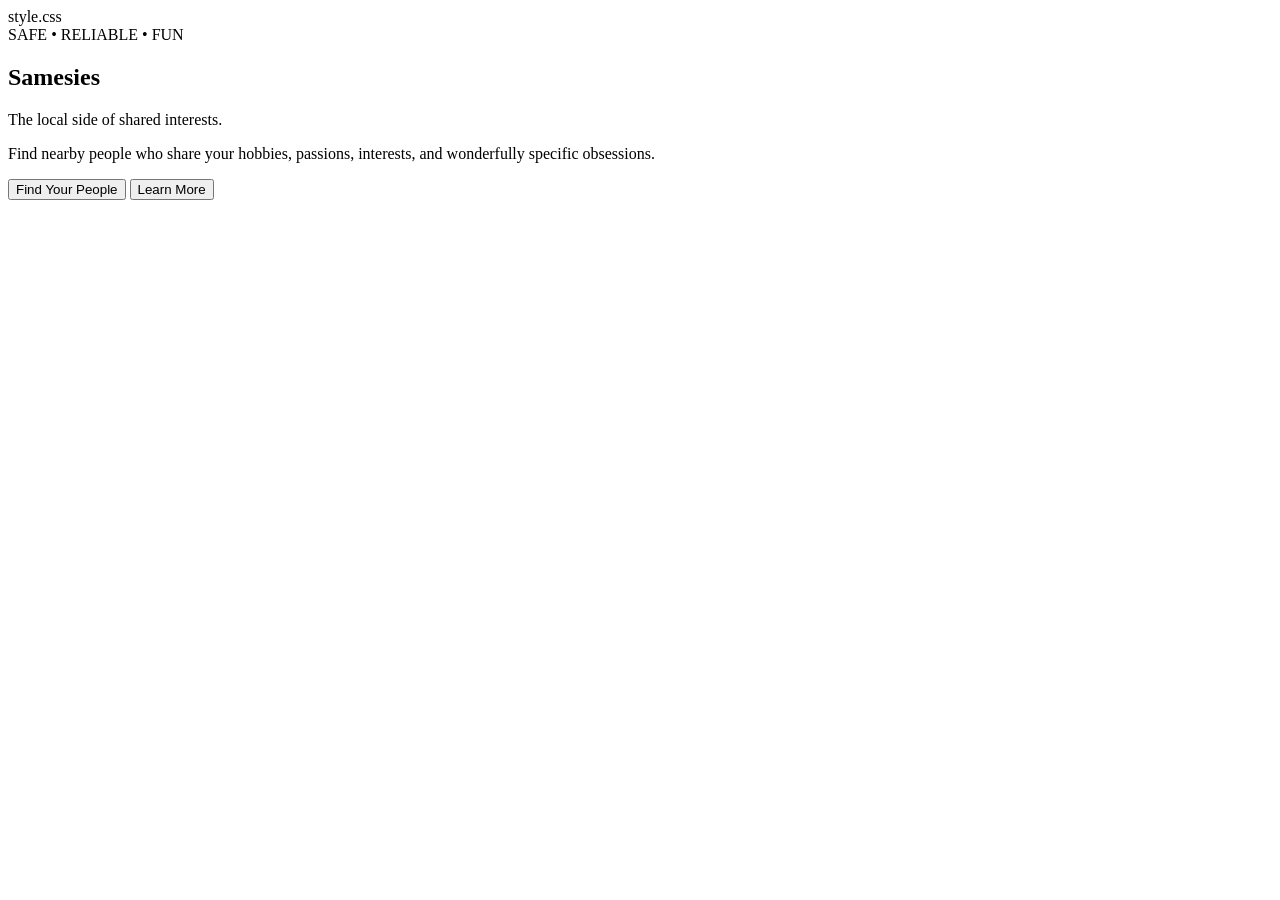
==== index.html @ 8ad56c97 "Rename app/index.html to index.html" ====
<!DOCTYPE html>
<html lang="en">
<head>
  <meta charset="UTF-8" />
  <meta name="viewport" content="width=device-width, initial-scale=1.0" />
  <title>Samesies</title>
  style.css
</head>
<body>

<section class="hero">

  <div class="badge">
    SAFE • RELIABLE • FUN
  </div>

  <h1>Samesies</h1>

  <p class="tagline">
    The local side of shared interests.
  </p>

  <p class="hero-text">
    Find nearby people who share your hobbies,
    passions, interests, and wonderfully specific obsessions.
  </p>

  <div class="buttons">
    <button>Find Your People</button>
    <button class="secondary">Learn More</button>
  </div>

</section>

</body>
</html>
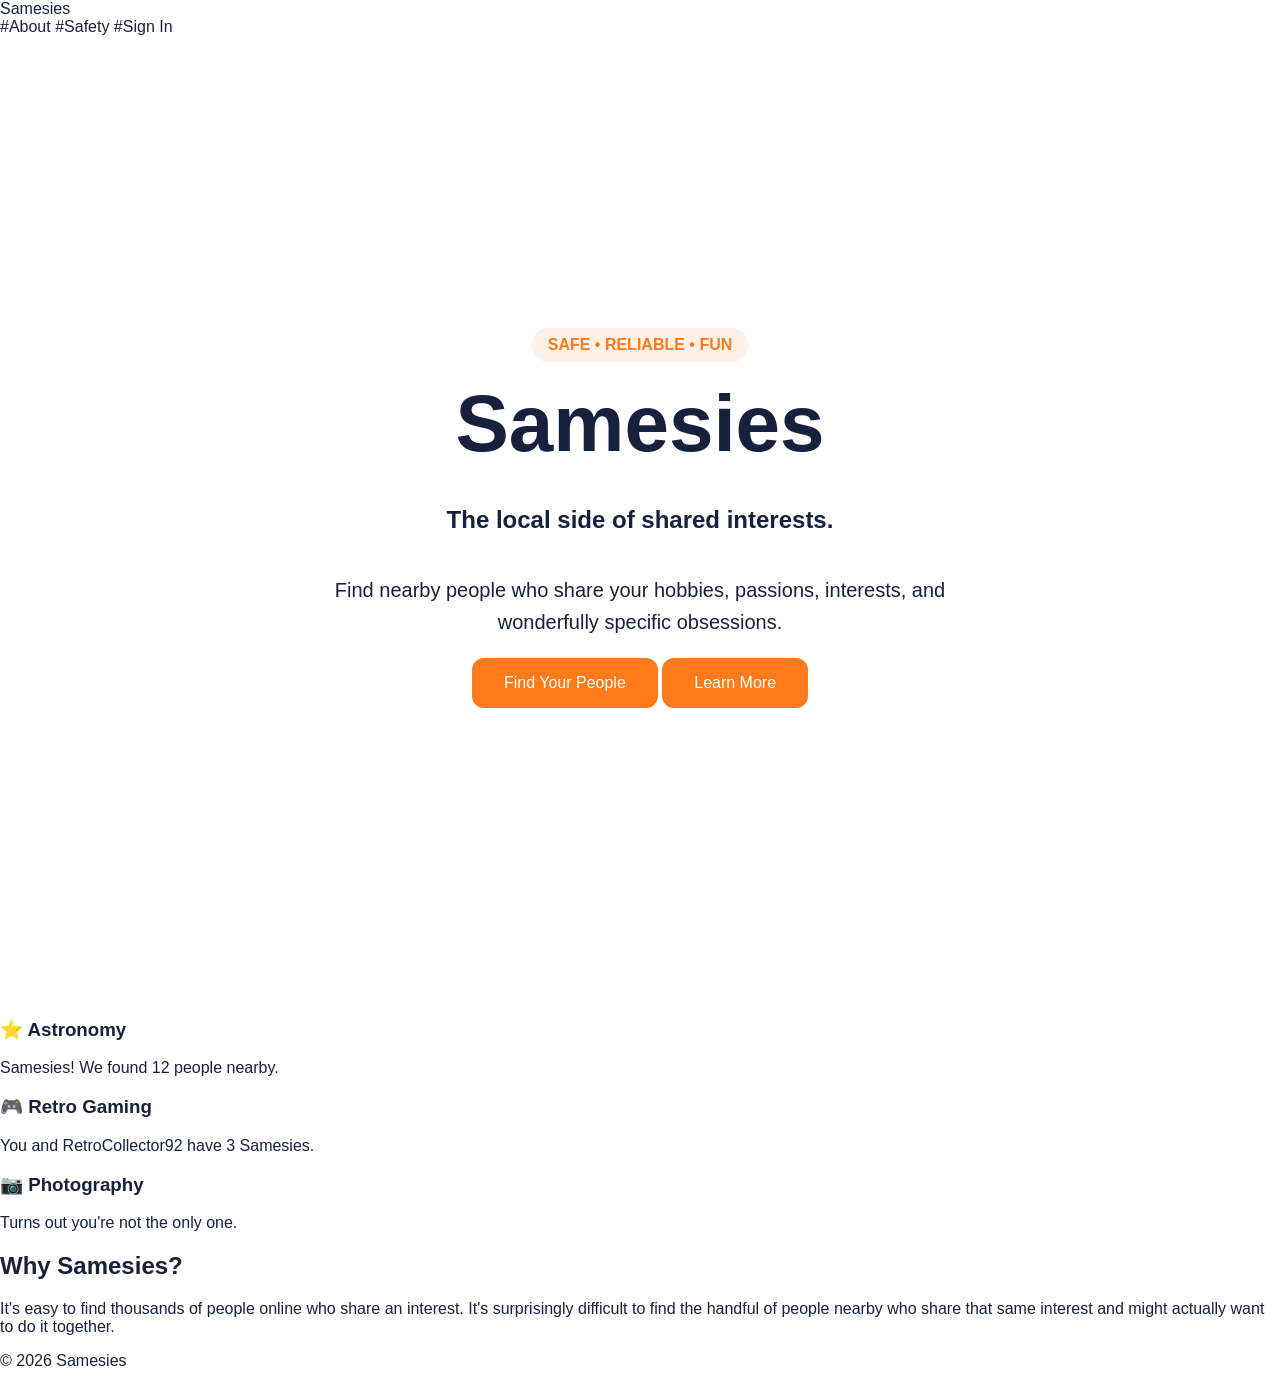
==== commit 5290e98f: "Update index.html" ====
--- a/index.html
+++ b/index.html
@@ -1,36 +1,90 @@
 <!DOCTYPE html>
 <html lang="en">
 <head>
-  <meta charset="UTF-8" />
-  <meta name="viewport" content="width=device-width, initial-scale=1.0" />
-  <title>Samesies</title>
-  style.css
+    <meta charset="UTF-8">
+    <meta name="viewport" content="width=device-width, initial-scale=1.0">
+    <title>Samesies | The Local Side of Shared Interests</title>
+
+    <link rel="stylesheet" href="style.css">
 </head>
 <body>
 
-<section class="hero">
+    <header>
+        <div class="logo">Samesies</div>
 
-  <div class="badge">
-    SAFE • RELIABLE • FUN
-  </div>
+        <nav>
+            #About</a>
+            #Safety</a>
+            #Sign In</a>
+        </nav>
+    </header>
 
-  <h1>Samesies</h1>
+    <main>
 
-  <p class="tagline">
-    The local side of shared interests.
-  </p>
+        <section class="hero">
 
-  <p class="hero-text">
-    Find nearby people who share your hobbies,
-    passions, interests, and wonderfully specific obsessions.
-  </p>
+            <div class="badge">
+                SAFE • RELIABLE • FUN
+            </div>
 
-  <div class="buttons">
-    <button>Find Your People</button>
-    <button class="secondary">Learn More</button>
-  </div>
+            <h1>Samesies</h1>
 
-</section>
+            <h2>The local side of shared interests.</h2>
+
+            <p class="hero-text">
+                Find nearby people who share your hobbies,
+                passions, interests, and wonderfully specific
+                obsessions.
+            </p>
+
+            <div class="button-group">
+                <button class="primary-btn">
+                    Find Your People
+                </button>
+
+                <button class="secondary-btn">
+                    Learn More
+                </button>
+            </div>
+
+        </section>
+
+        <section class="examples">
+
+            <div class="card">
+                <h3>⭐ Astronomy</h3>
+                <p>Samesies! We found 12 people nearby.</p>
+            </div>
+
+            <div class="card">
+                <h3>🎮 Retro Gaming</h3>
+                <p>You and RetroCollector92 have 3 Samesies.</p>
+            </div>
+
+            <div class="card">
+                <h3>📷 Photography</h3>
+                <p>Turns out you're not the only one.</p>
+            </div>
+
+        </section>
+
+        <section class="mission">
+
+            <h2>Why Samesies?</h2>
+
+            <p>
+                It's easy to find thousands of people online who share an interest.
+                It's surprisingly difficult to find the handful of people nearby who
+                share that same interest and might actually want to do it together.
+            </p>
+
+        </section>
+
+    </main>
+
+    <footer>
+        <p>© 2026 Samesies</p>
+    </footer>
 
 </body>
 </html>
--- a/style.css
+++ b/style.css
@@ -0,0 +1,64 @@
+body{
+  margin:0;
+  font-family:Arial, sans-serif;
+  background:#fff;
+  color:#17213D;
+}
+
+.hero{
+  min-height:100vh;
+  display:flex;
+  flex-direction:column;
+  justify-content:center;
+  align-items:center;
+  text-align:center;
+  padding:2rem;
+}
+
+.badge{
+  background:#FFF1E7;
+  color:#FF7A1A;
+  padding:.5rem 1rem;
+  border-radius:999px;
+  font-weight:bold;
+}
+
+h1{
+  font-size:5rem;
+  margin:1rem 0;
+  color:#17213D;
+}
+
+.tagline{
+  color:#1FB8A6;
+  font-size:1.5rem;
+  font-weight:bold;
+}
+
+.hero-text{
+  max-width:700px;
+  font-size:1.25rem;
+  line-height:1.6;
+}
+
+.buttons{
+  margin-top:2rem;
+  display:flex;
+  gap:1rem;
+}
+
+button{
+  background:#FF7A1A;
+  color:white;
+  border:none;
+  padding:1rem 2rem;
+  border-radius:12px;
+  cursor:pointer;
+  font-size:1rem;
+}
+
+.secondary{
+  background:white;
+  color:#17213D;
+  border:2px solid #ddd;
+}
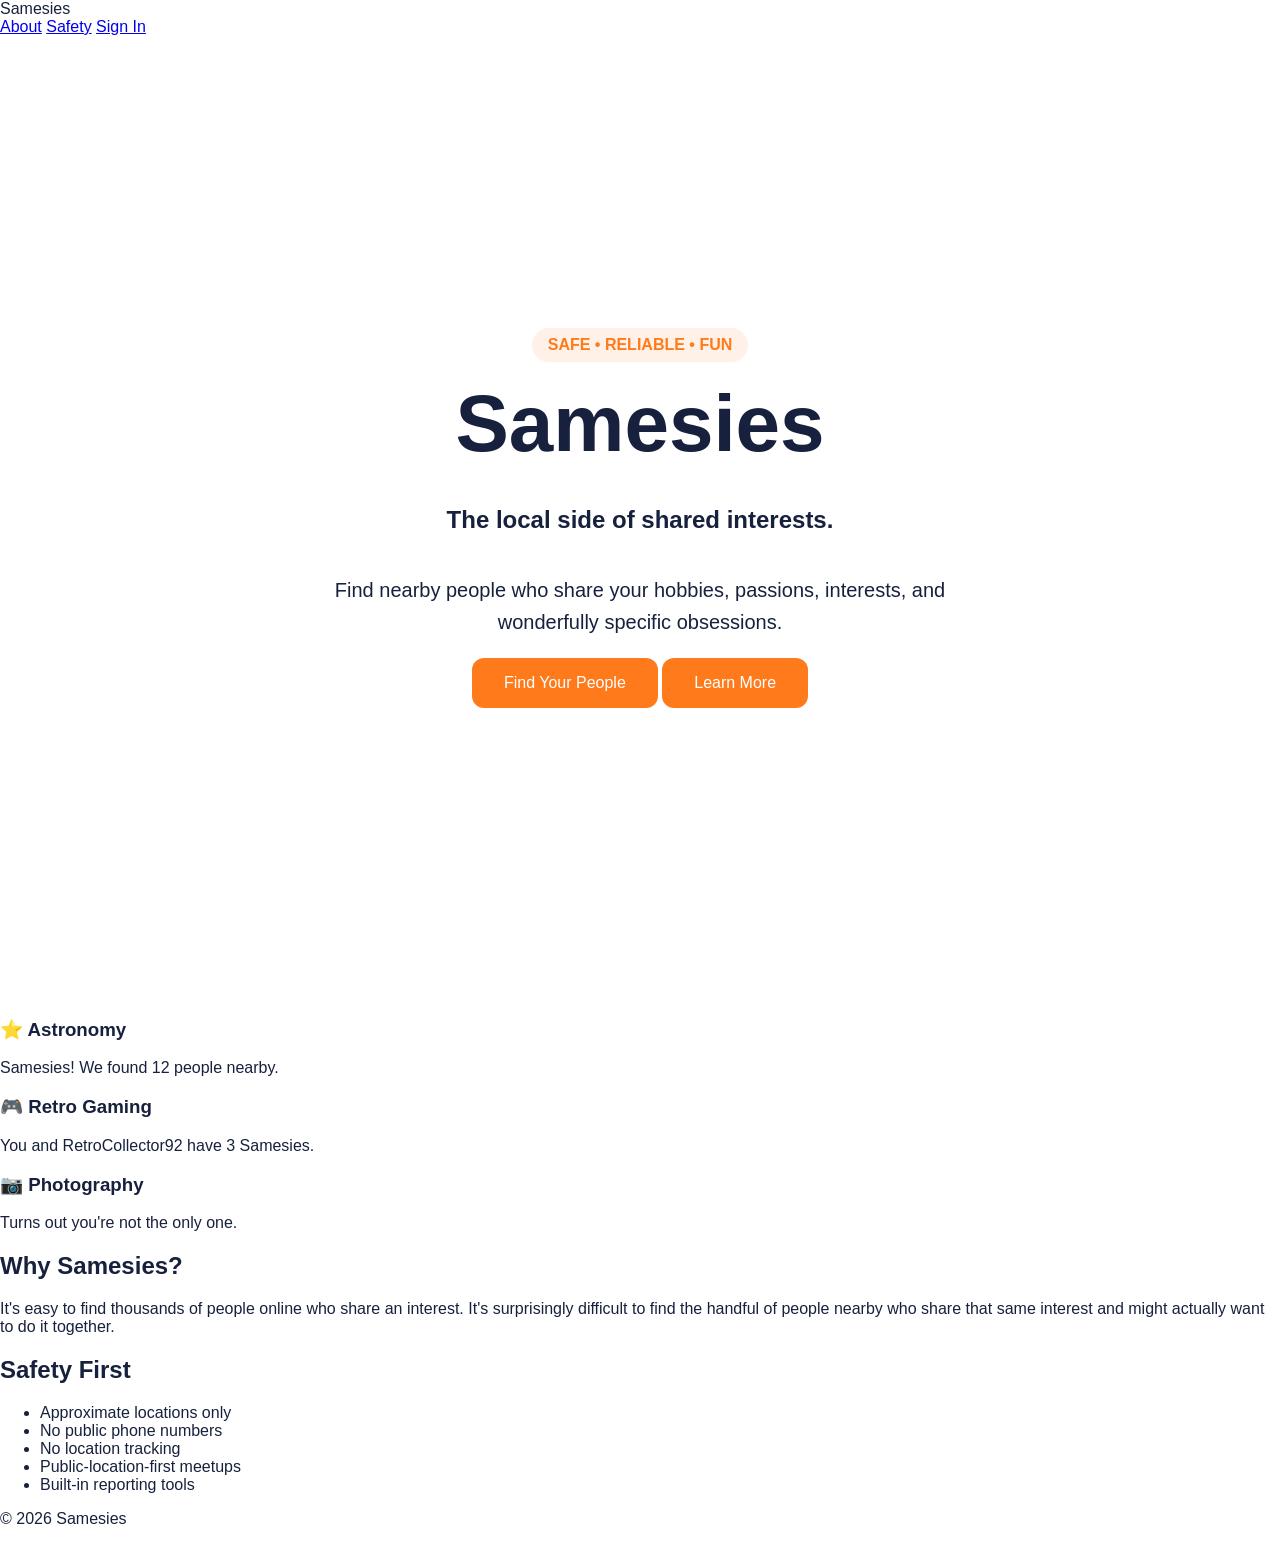
==== commit dbf0a54b: "Update index.html" ====
--- a/index.html
+++ b/index.html
@@ -1,90 +1,99 @@
 <!DOCTYPE html>
 <html lang="en">
 <head>
-    <meta charset="UTF-8">
-    <meta name="viewport" content="width=device-width, initial-scale=1.0">
-    <title>Samesies | The Local Side of Shared Interests</title>
+  <meta charset="UTF-8">
+  <meta name="viewport" content="width=device-width, initial-scale=1.0">
+  <title>Samesies | The Local Side of Shared Interests</title>
 
-    <link rel="stylesheet" href="style.css">
+  <link rel="stylesheet" href="style.css">
 </head>
+
 <body>
 
-    <header>
-        <div class="logo">Samesies</div>
+  <header>
+    <div class="logo">Samesies</div>
 
-        <nav>
-            #About</a>
-            #Safety</a>
-            #Sign In</a>
-        </nav>
-    </header>
+    <nav>
+      <a href="#about">About</a>
+      <a href="#safety">Safety</a>
+      <a href="#">Sign In</a>
+    </nav>
+  </header>
 
-    <main>
+  <main>
 
-        <section class="hero">
+    <section class="hero">
 
-            <div class="badge">
-                SAFE • RELIABLE • FUN
-            </div>
+      <div class="badge">
+        SAFE • RELIABLE • FUN
+      </div>
 
-            <h1>Samesies</h1>
+      <h1>Samesies</h1>
 
-            <h2>The local side of shared interests.</h2>
+      <h2>The local side of shared interests.</h2>
 
-            <p class="hero-text">
-                Find nearby people who share your hobbies,
-                passions, interests, and wonderfully specific
-                obsessions.
-            </p>
+      <p class="hero-text">
+        Find nearby people who share your hobbies,
+        passions, interests, and wonderfully specific obsessions.
+      </p>
 
-            <div class="button-group">
-                <button class="primary-btn">
-                    Find Your People
-                </button>
+      <div class="button-group">
+        <button class="primary-btn">Find Your People</button>
+        <button class="secondary-btn">Learn More</button>
+      </div>
 
-                <button class="secondary-btn">
-                    Learn More
-                </button>
-            </div>
+    </section>
 
-        </section>
+    <section class="examples">
 
-        <section class="examples">
+      <div class="card">
+        <h3>⭐ Astronomy</h3>
+        <p>Samesies! We found 12 people nearby.</p>
+      </div>
 
-            <div class="card">
-                <h3>⭐ Astronomy</h3>
-                <p>Samesies! We found 12 people nearby.</p>
-            </div>
+      <div class="card">
+        <h3>🎮 Retro Gaming</h3>
+        <p>You and RetroCollector92 have 3 Samesies.</p>
+      </div>
 
-            <div class="card">
-                <h3>🎮 Retro Gaming</h3>
-                <p>You and RetroCollector92 have 3 Samesies.</p>
-            </div>
+      <div class="card">
+        <h3>📷 Photography</h3>
+        <p>Turns out you're not the only one.</p>
+      </div>
 
-            <div class="card">
-                <h3>📷 Photography</h3>
-                <p>Turns out you're not the only one.</p>
-            </div>
+    </section>
 
-        </section>
+    <section id="about" class="section">
 
-        <section class="mission">
+      <h2>Why Samesies?</h2>
 
-            <h2>Why Samesies?</h2>
+      <p>
+        It's easy to find thousands of people online who share an interest.
+        It's surprisingly difficult to find the handful of people nearby who
+        share that same interest and might actually want to do it together.
+      </p>
 
-            <p>
-                It's easy to find thousands of people online who share an interest.
-                It's surprisingly difficult to find the handful of people nearby who
-                share that same interest and might actually want to do it together.
-            </p>
+    </section>
 
-        </section>
+    <section id="safety" class="section">
 
-    </main>
+      <h2>Safety First</h2>
 
-    <footer>
-        <p>© 2026 Samesies</p>
-    </footer>
+      <ul>
+        <li>Approximate locations only</li>
+        <li>No public phone numbers</li>
+        <li>No location tracking</li>
+        <li>Public-location-first meetups</li>
+        <li>Built-in reporting tools</li>
+      </ul>
+
+    </section>
+
+  </main>
+
+  <footer>
+    <p>© 2026 Samesies</p>
+  </footer>
 
 </body>
 </html>
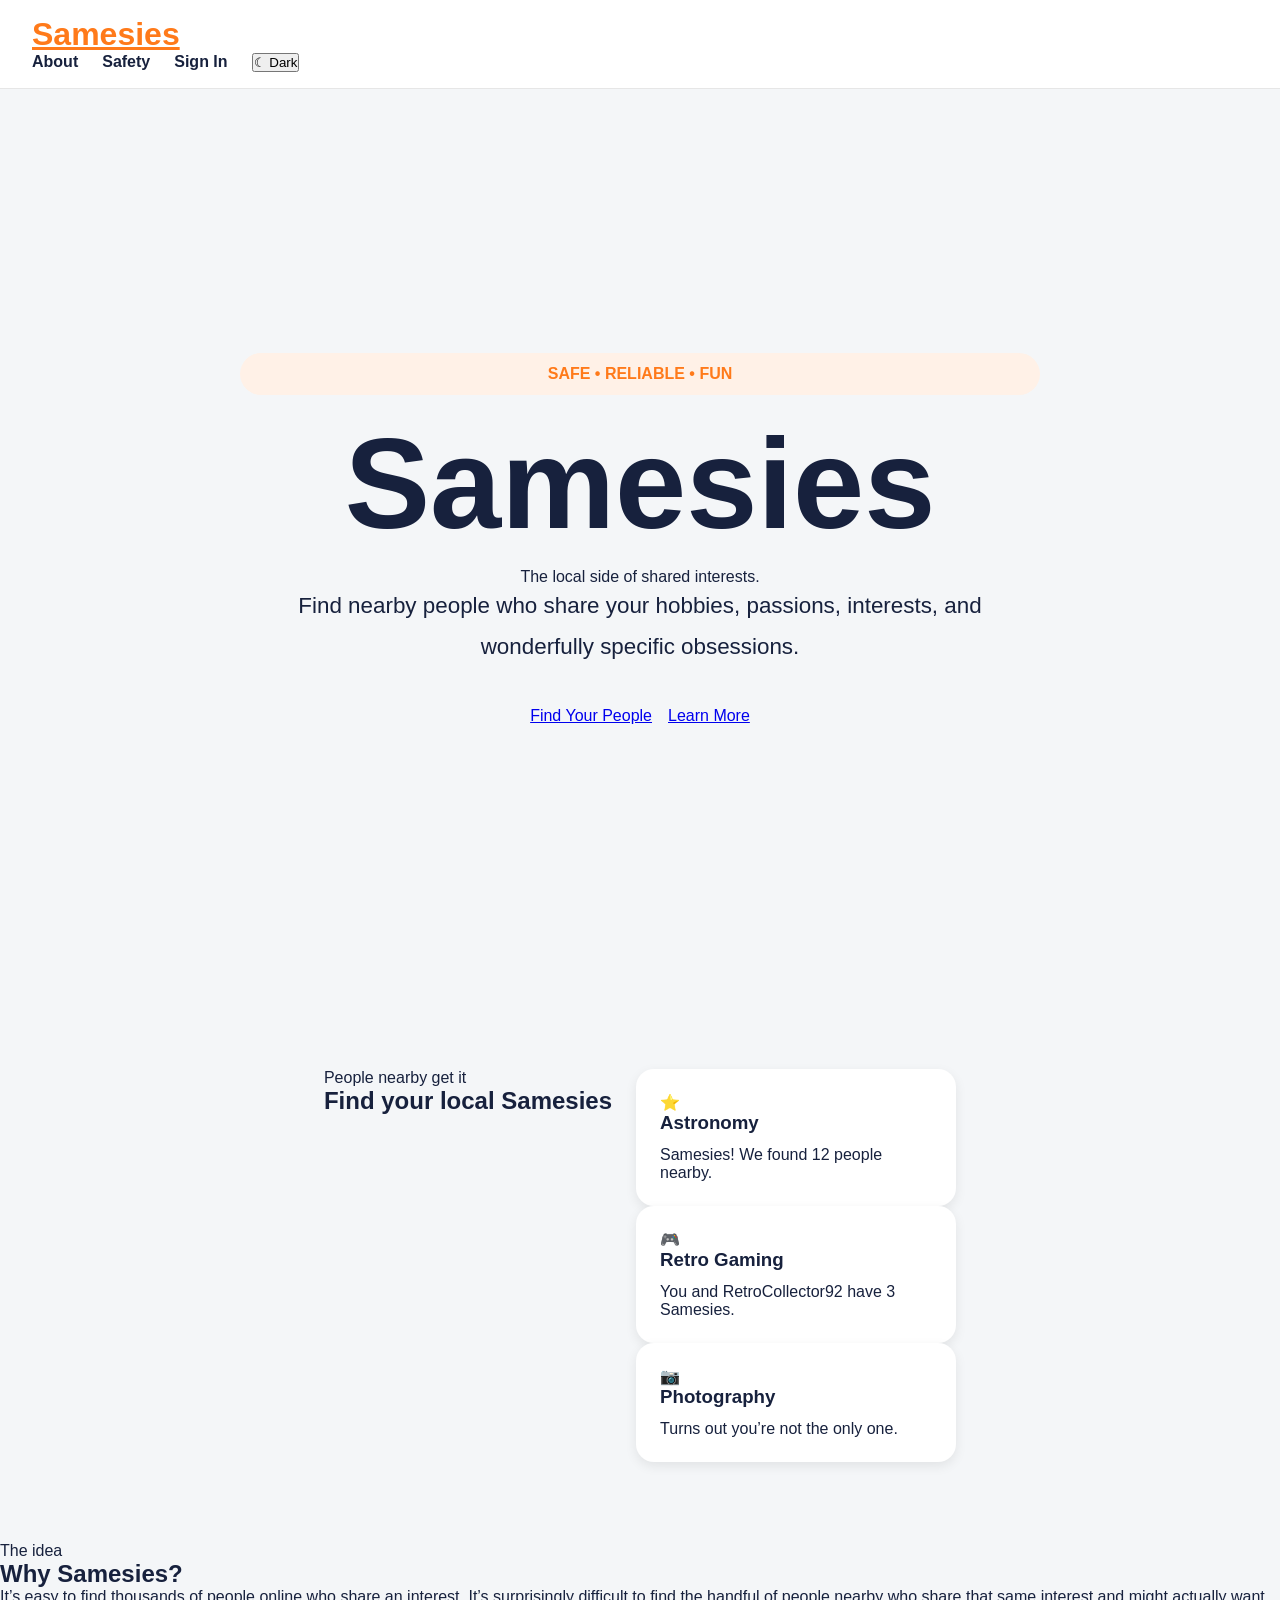
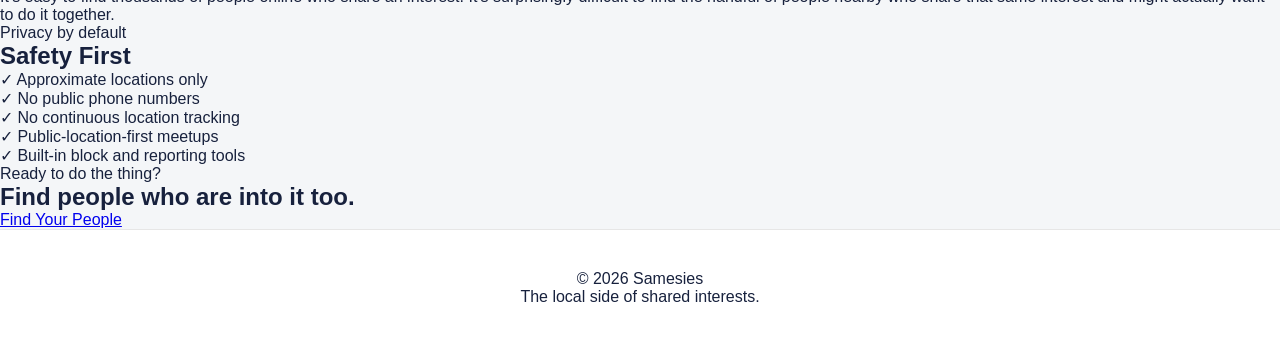
==== commit 2e20b32b: "Update index.html" ====
--- a/index.html
+++ b/index.html
@@ -2,98 +2,183 @@
 <html lang="en">
 <head>
   <meta charset="UTF-8">
-  <meta name="viewport" content="width=device-width, initial-scale=1.0">
+
+  <meta
+    name="viewport"
+    content="width=device-width, initial-scale=1.0"
+  >
+
+  <meta
+    name="description"
+    content="Samesies helps people discover nearby people who share their hobbies and interests."
+  >
+
   <title>Samesies | The Local Side of Shared Interests</title>
 
   <link rel="stylesheet" href="style.css">
+  <script src="script.js" defer></script>
 </head>
 
 <body>
+  <header class="site-header">
+    <div class="header-inner">
+      <a class="logo" href="#top" aria-label="Samesies homepage">
+        Samesies
+      </a>
 
-  <header>
-    <div class="logo">Samesies</div>
+      <nav class="navigation" aria-label="Main navigation">
+        <a href="#about">About</a>
+        <a href="#safety">Safety</a>
+        <a class="sign-in-link" href="#">Sign In</a>
 
-    <nav>
-      <a href="#about">About</a>
-      <a href="#safety">Safety</a>
-      <a href="#">Sign In</a>
-    </nav>
+        <button
+          class="theme-toggle"
+          id="theme-toggle"
+          type="button"
+          aria-label="Switch to dark mode"
+          aria-pressed="false"
+        >
+          <span class="theme-icon" aria-hidden="true">☾</span>
+          <span class="theme-label">Dark</span>
+        </button>
+      </nav>
+    </div>
   </header>
 
-  <main>
+  <main id="top">
+    <section class="hero" aria-labelledby="hero-heading">
+      <div class="hero-content">
+        <p class="badge">SAFE • RELIABLE • FUN</p>
 
-    <section class="hero">
+        <h1 id="hero-heading">Samesies</h1>
 
-      <div class="badge">
-        SAFE • RELIABLE • FUN
+        <p class="tagline">
+          The local side of shared interests.
+        </p>
+
+        <p class="hero-text">
+          Find nearby people who share your hobbies, passions,
+          interests, and wonderfully specific obsessions.
+        </p>
+
+        <div class="button-group">
+          <a class="button primary-button" href="#discover">
+            Find Your People
+          </a>
+
+          <a class="button secondary-button" href="#about">
+            Learn More
+          </a>
+        </div>
+      </div>
+    </section>
+
+    <section
+      class="examples"
+      id="discover"
+      aria-labelledby="discover-heading"
+    >
+      <div class="section-heading">
+        <p class="eyebrow">People nearby get it</p>
+        <h2 id="discover-heading">Find your local Samesies</h2>
       </div>
 
-      <h1>Samesies</h1>
+      <div class="card-grid">
+        <article class="card">
+          <div class="card-icon" aria-hidden="true">⭐</div>
 
-      <h2>The local side of shared interests.</h2>
+          <div>
+            <h3>Astronomy</h3>
+            <p>Samesies! We found 12 people nearby.</p>
+          </div>
+        </article>
 
-      <p class="hero-text">
-        Find nearby people who share your hobbies,
-        passions, interests, and wonderfully specific obsessions.
-      </p>
+        <article class="card">
+          <div class="card-icon" aria-hidden="true">🎮</div>
 
-      <div class="button-group">
-        <button class="primary-btn">Find Your People</button>
-        <button class="secondary-btn">Learn More</button>
+          <div>
+            <h3>Retro Gaming</h3>
+            <p>You and RetroCollector92 have 3 Samesies.</p>
+          </div>
+        </article>
+
+        <article class="card">
+          <div class="card-icon" aria-hidden="true">📷</div>
+
+          <div>
+            <h3>Photography</h3>
+            <p>Turns out you’re not the only one.</p>
+          </div>
+        </article>
       </div>
-
     </section>
 
-    <section class="examples">
+    <section class="content-section" id="about">
+      <div class="content-box">
+        <p class="eyebrow">The idea</p>
+        <h2>Why Samesies?</h2>
 
-      <div class="card">
-        <h3>⭐ Astronomy</h3>
-        <p>Samesies! We found 12 people nearby.</p>
+        <p>
+          It’s easy to find thousands of people online who share an
+          interest. It’s surprisingly difficult to find the handful of
+          people nearby who share that same interest and might actually
+          want to do it together.
+        </p>
       </div>
-
-      <div class="card">
-        <h3>🎮 Retro Gaming</h3>
-        <p>You and RetroCollector92 have 3 Samesies.</p>
-      </div>
-
-      <div class="card">
-        <h3>📷 Photography</h3>
-        <p>Turns out you're not the only one.</p>
-      </div>
-
     </section>
 
-    <section id="about" class="section">
+    <section class="content-section safety-section" id="safety">
+      <div class="content-box">
+        <p class="eyebrow">Privacy by default</p>
+        <h2>Safety First</h2>
 
-      <h2>Why Samesies?</h2>
+        <ul class="safety-list">
+          <li>
+            <span aria-hidden="true">✓</span>
+            Approximate locations only
+          </li>
 
-      <p>
-        It's easy to find thousands of people online who share an interest.
-        It's surprisingly difficult to find the handful of people nearby who
-        share that same interest and might actually want to do it together.
-      </p>
+          <li>
+            <span aria-hidden="true">✓</span>
+            No public phone numbers
+          </li>
 
+          <li>
+            <span aria-hidden="true">✓</span>
+            No continuous location tracking
+          </li>
+
+          <li>
+            <span aria-hidden="true">✓</span>
+            Public-location-first meetups
+          </li>
+
+          <li>
+            <span aria-hidden="true">✓</span>
+            Built-in block and reporting tools
+          </li>
+        </ul>
+      </div>
     </section>
 
-    <section id="safety" class="section">
+    <section class="final-cta">
+      <div class="final-cta-content">
+        <p class="eyebrow">Ready to do the thing?</p>
+        <h2>Find people who are into it too.</h2>
 
-      <h2>Safety First</h2>
-
-      <ul>
-        <li>Approximate locations only</li>
-        <li>No public phone numbers</li>
-        <li>No location tracking</li>
-        <li>Public-location-first meetups</li>
-        <li>Built-in reporting tools</li>
-      </ul>
-
+        <a class="button primary-button" href="#discover">
+          Find Your People
+        </a>
+      </div>
     </section>
-
   </main>
 
-  <footer>
+  <footer class="site-footer">
     <p>© 2026 Samesies</p>
+
+    <p class="footer-tagline">
+      The local side of shared interests.
+    </p>
   </footer>
-
 </body>
 </html>
--- a/style.css
+++ b/style.css
@@ -1,64 +1,210 @@
-body{
-  margin:0;
-  font-family:Arial, sans-serif;
-  background:#fff;
-  color:#17213D;
-}
-
-.hero{
-  min-height:100vh;
-  display:flex;
-  flex-direction:column;
-  justify-content:center;
-  align-items:center;
-  text-align:center;
-  padding:2rem;
-}
-
-.badge{
-  background:#FFF1E7;
-  color:#FF7A1A;
-  padding:.5rem 1rem;
-  border-radius:999px;
-  font-weight:bold;
-}
-
-h1{
-  font-size:5rem;
-  margin:1rem 0;
-  color:#17213D;
-}
-
-.tagline{
-  color:#1FB8A6;
-  font-size:1.5rem;
-  font-weight:bold;
-}
-
-.hero-text{
-  max-width:700px;
-  font-size:1.25rem;
-  line-height:1.6;
-}
-
-.buttons{
-  margin-top:2rem;
-  display:flex;
-  gap:1rem;
-}
-
-button{
-  background:#FF7A1A;
-  color:white;
-  border:none;
-  padding:1rem 2rem;
-  border-radius:12px;
-  cursor:pointer;
-  font-size:1rem;
-}
-
-.secondary{
-  background:white;
-  color:#17213D;
-  border:2px solid #ddd;
-}
+:root {
+  --orange: #ff7a1a;
+  --navy: #17213d;
+  --light: #f4f6f8;
+  --badge-bg: #fff1e7;
+}
+
+* {
+  margin: 0;
+  padding: 0;
+  box-sizing: border-box;
+}
+
+html {
+  scroll-behavior: smooth;
+}
+
+body {
+  font-family: Arial, Helvetica, sans-serif;
+  background: var(--light);
+  color: var(--navy);
+}
+
+/* HEADER */
+
+header {
+  position: sticky;
+  top: 0;
+  background: white;
+  display: flex;
+  justify-content: space-between;
+  align-items: center;
+  padding: 16px 32px;
+  border-bottom: 1px solid #e6e6e6;
+  z-index: 100;
+}
+
+.logo {
+  font-size: 2rem;
+  font-weight: 800;
+  color: var(--orange);
+}
+
+nav {
+  display: flex;
+  gap: 24px;
+}
+
+nav a {
+  text-decoration: none;
+  color: var(--navy);
+  font-weight: 600;
+}
+
+nav a:hover {
+  color: var(--orange);
+}
+
+/* HERO */
+
+.hero {
+  min-height: 100vh;
+  display: flex;
+  flex-direction: column;
+  justify-content: center;
+  align-items: center;
+  padding: 60px 20px;
+  text-align: center;
+}
+
+.badge {
+  background: var(--badge-bg);
+  color: var(--orange);
+  padding: 12px 30px;
+  border-radius: 999px;
+  font-weight: 700;
+  margin-bottom: 25px;
+}
+
+.hero h1 {
+  font-size: clamp(4rem, 12vw, 8rem);
+  color: var(--navy);
+  line-height: 1;
+  margin-bottom: 20px;
+}
+
+.hero h2 {
+  font-size: clamp(2rem, 5vw, 3rem);
+  margin-bottom: 30px;
+}
+
+.hero-text {
+  max-width: 800px;
+  font-size: 1.4rem;
+  line-height: 1.8;
+  margin-bottom: 40px;
+}
+
+/* BUTTONS */
+
+.button-group {
+  display: flex;
+  gap: 16px;
+  justify-content: center;
+  flex-wrap: wrap;
+}
+
+.primary-btn,
+.secondary-btn {
+  padding: 18px 32px;
+  border-radius: 14px;
+  font-size: 1.1rem;
+  cursor: pointer;
+}
+
+.primary-btn {
+  background: var(--orange);
+  color: white;
+  border: none;
+}
+
+.secondary-btn {
+  background: white;
+  color: var(--navy);
+  border: 2px solid #dcdcdc;
+}
+
+/* CARDS */
+
+.examples {
+  max-width: 1200px;
+  margin: 0 auto;
+  padding: 80px 20px;
+  display: flex;
+  justify-content: center;
+  gap: 24px;
+  flex-wrap: wrap;
+}
+
+.card {
+  width: 320px;
+  background: white;
+  border-radius: 18px;
+  padding: 24px;
+  box-shadow: 0 4px 12px rgba(0, 0, 0, 0.08);
+}
+
+.card h3 {
+  margin-bottom: 12px;
+}
+
+/* SECTIONS */
+
+.section {
+  max-width: 900px;
+  margin: 0 auto;
+  padding: 80px 20px;
+}
+
+.section h2 {
+  font-size: 3rem;
+  margin-bottom: 25px;
+}
+
+.section p {
+  font-size: 1.3rem;
+  line-height: 1.8;
+}
+
+.section ul {
+  margin-left: 25px;
+  margin-top: 20px;
+}
+
+.section li {
+  margin-bottom: 12px;
+  font-size: 1.2rem;
+}
+
+/* FOOTER */
+
+footer {
+  text-align: center;
+  padding: 40px;
+  background: white;
+  border-top: 1px solid #e6e6e6;
+}
+
+/* MOBILE */
+
+@media (max-width: 768px) {
+
+  header {
+    flex-direction: column;
+    gap: 12px;
+  }
+
+  nav {
+    flex-wrap: wrap;
+    justify-content: center;
+  }
+
+  .hero-text {
+    font-size: 1.1rem;
+  }
+
+  .section h2 {
+    font-size: 2rem;
+  }
+}
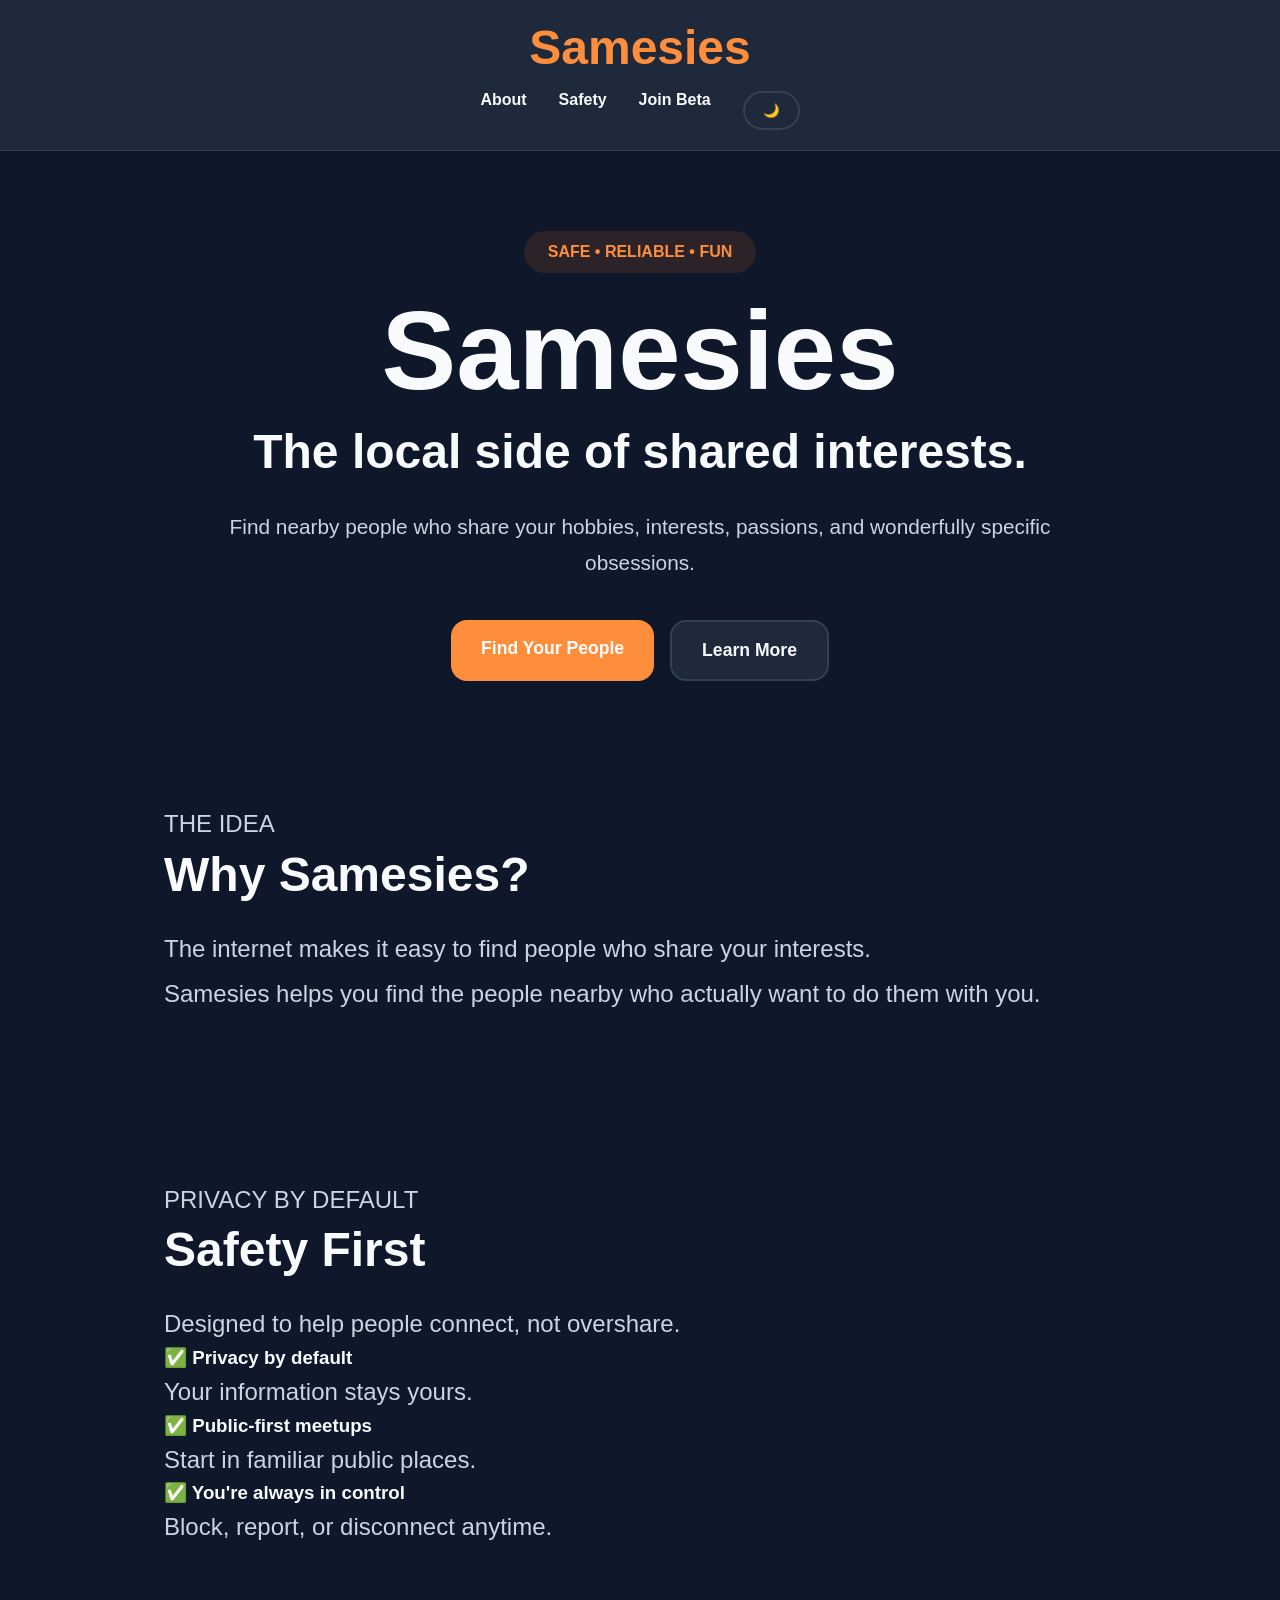
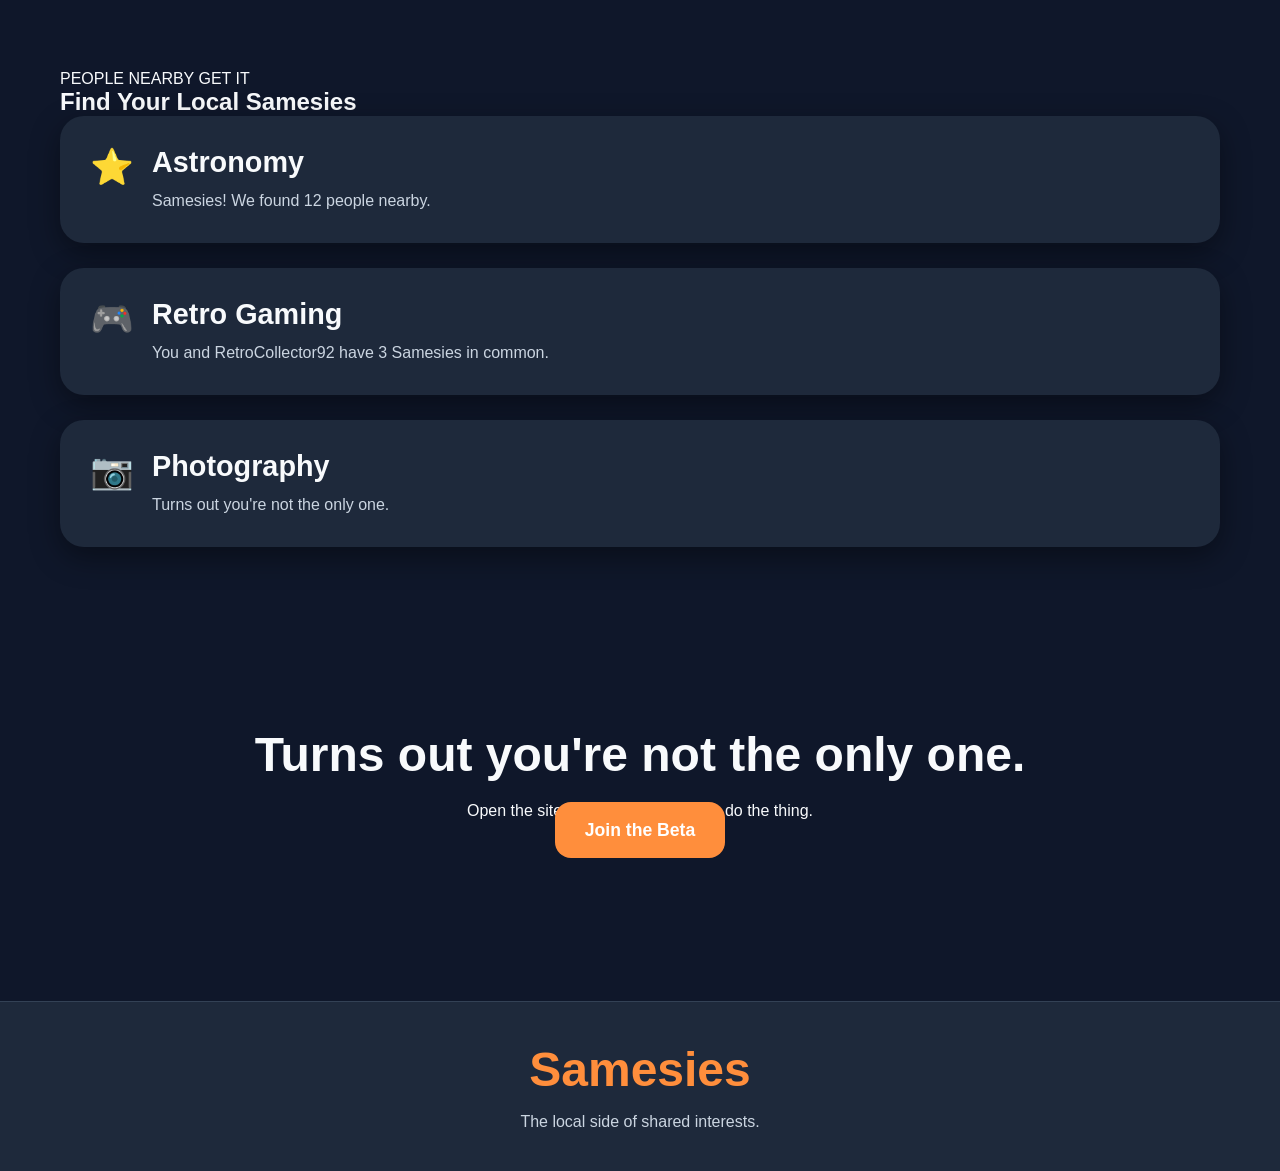
==== commit 753bc209: "Update index.html" ====
--- a/index.html
+++ b/index.html
@@ -1,184 +1,283 @@
 <!DOCTYPE html>
-<html lang="en">
+<html lang="en" data-theme="dark">
+
 <head>
   <meta charset="UTF-8">
-
-  <meta
-    name="viewport"
-    content="width=device-width, initial-scale=1.0"
-  >
-
-  <meta
-    name="description"
-    content="Samesies helps people discover nearby people who share their hobbies and interests."
-  >
-
-  <title>Samesies | The Local Side of Shared Interests</title>
+  <meta name="viewport" content="width=device-width, initial-scale=1.0">
+
+  <title>Samesies | The local side of shared interests</title>
 
   <link rel="stylesheet" href="style.css">
   <script src="script.js" defer></script>
 </head>
 
 <body>
-  <header class="site-header">
-    <div class="header-inner">
-      <a class="logo" href="#top" aria-label="Samesies homepage">
-        Samesies
-      </a>
-
-      <nav class="navigation" aria-label="Main navigation">
-        <a href="#about">About</a>
-        <a href="#safety">Safety</a>
-        <a class="sign-in-link" href="#">Sign In</a>
-
-        <button
-          class="theme-toggle"
-          id="theme-toggle"
-          type="button"
-          aria-label="Switch to dark mode"
-          aria-pressed="false"
-        >
-          <span class="theme-icon" aria-hidden="true">☾</span>
-          <span class="theme-label">Dark</span>
-        </button>
-      </nav>
+
+<header>
+
+  <div class="logo">
+    Samesies
+  </div>
+
+  <nav>
+
+    <a href="#about">About</a>
+    <a href="#safety">Safety</a>
+    <a href="join.html">Join Beta</a>
+
+    <button class="theme-toggle">
+      🌙
+    </button>
+
+  </nav>
+
+</header>
+
+<section class="hero">
+
+  <div class="hero-content">
+
+    <div class="badge">
+      SAFE • RELIABLE • FUN
     </div>
-  </header>
-
-  <main id="top">
-    <section class="hero" aria-labelledby="hero-heading">
-      <div class="hero-content">
-        <p class="badge">SAFE • RELIABLE • FUN</p>
-
-        <h1 id="hero-heading">Samesies</h1>
-
-        <p class="tagline">
-          The local side of shared interests.
-        </p>
-
-        <p class="hero-text">
-          Find nearby people who share your hobbies, passions,
-          interests, and wonderfully specific obsessions.
-        </p>
-
-        <div class="button-group">
-          <a class="button primary-button" href="#discover">
-            Find Your People
-          </a>
-
-          <a class="button secondary-button" href="#about">
-            Learn More
-          </a>
-        </div>
-      </div>
-    </section>
-
-    <section
-      class="examples"
-      id="discover"
-      aria-labelledby="discover-heading"
-    >
-      <div class="section-heading">
-        <p class="eyebrow">People nearby get it</p>
-        <h2 id="discover-heading">Find your local Samesies</h2>
-      </div>
-
-      <div class="card-grid">
-        <article class="card">
-          <div class="card-icon" aria-hidden="true">⭐</div>
-
-          <div>
-            <h3>Astronomy</h3>
-            <p>Samesies! We found 12 people nearby.</p>
-          </div>
-        </article>
-
-        <article class="card">
-          <div class="card-icon" aria-hidden="true">🎮</div>
-
-          <div>
-            <h3>Retro Gaming</h3>
-            <p>You and RetroCollector92 have 3 Samesies.</p>
-          </div>
-        </article>
-
-        <article class="card">
-          <div class="card-icon" aria-hidden="true">📷</div>
-
-          <div>
-            <h3>Photography</h3>
-            <p>Turns out you’re not the only one.</p>
-          </div>
-        </article>
-      </div>
-    </section>
-
-    <section class="content-section" id="about">
-      <div class="content-box">
-        <p class="eyebrow">The idea</p>
-        <h2>Why Samesies?</h2>
-
-        <p>
-          It’s easy to find thousands of people online who share an
-          interest. It’s surprisingly difficult to find the handful of
-          people nearby who share that same interest and might actually
-          want to do it together.
-        </p>
-      </div>
-    </section>
-
-    <section class="content-section safety-section" id="safety">
-      <div class="content-box">
-        <p class="eyebrow">Privacy by default</p>
-        <h2>Safety First</h2>
-
-        <ul class="safety-list">
-          <li>
-            <span aria-hidden="true">✓</span>
-            Approximate locations only
-          </li>
-
-          <li>
-            <span aria-hidden="true">✓</span>
-            No public phone numbers
-          </li>
-
-          <li>
-            <span aria-hidden="true">✓</span>
-            No continuous location tracking
-          </li>
-
-          <li>
-            <span aria-hidden="true">✓</span>
-            Public-location-first meetups
-          </li>
-
-          <li>
-            <span aria-hidden="true">✓</span>
-            Built-in block and reporting tools
-          </li>
-        </ul>
-      </div>
-    </section>
-
-    <section class="final-cta">
-      <div class="final-cta-content">
-        <p class="eyebrow">Ready to do the thing?</p>
-        <h2>Find people who are into it too.</h2>
-
-        <a class="button primary-button" href="#discover">
-          Find Your People
-        </a>
-      </div>
-    </section>
-  </main>
-
-  <footer class="site-footer">
-    <p>© 2026 Samesies</p>
-
-    <p class="footer-tagline">
+
+    <h1>Samesies</h1>
+
+    <p class="tagline">
       The local side of shared interests.
     </p>
-  </footer>
+
+    <p class="hero-text">
+
+      Find nearby people who share your
+      hobbies, interests, passions, and
+      wonderfully specific obsessions.
+
+    </p>
+
+    <div class="button-group">
+
+      <a href="join.html"
+         class="button primary-button">
+
+         Find Your People
+
+      </a>
+
+      <a href="#about"
+         class="button secondary-button">
+
+         Learn More
+
+      </a>
+
+    </div>
+
+  </div>
+
+</section>
+
+<section
+id="about"
+class="content-section">
+
+<div class="content-box">
+
+<p class="section-label">
+THE IDEA
+</p>
+
+<h2>
+Why Samesies?
+</h2>
+
+<p>
+
+The internet makes it easy to find
+people who share your interests.
+
+</p>
+
+<p>
+
+Samesies helps you find the people
+nearby who actually want to do them
+with you.
+
+</p>
+
+</div>
+
+</section>
+
+<section
+id="safety"
+class="content-section">
+
+<div class="content-box">
+
+<p class="section-label">
+PRIVACY BY DEFAULT
+</p>
+
+<h2>
+Safety First
+</h2>
+
+<p class="section-intro">
+
+Designed to help people connect,
+not overshare.
+
+</p>
+
+<div class="safety-grid">
+
+<div class="safety-card">
+
+<h3>✅ Privacy by default</h3>
+
+<p>
+Your information stays yours.
+</p>
+
+</div>
+
+<div class="safety-card">
+
+<h3>✅ Public-first meetups</h3>
+
+<p>
+Start in familiar public places.
+</p>
+
+</div>
+
+<div class="safety-card">
+
+<h3>✅ You're always in control</h3>
+
+<p>
+Block, report, or disconnect anytime.
+</p>
+
+</div>
+
+</div>
+
+</div>
+
+</section>
+
+<section class="examples">
+
+<div class="section-heading">
+
+<p class="section-label">
+PEOPLE NEARBY GET IT
+</p>
+
+<h2>
+Find Your Local Samesies
+</h2>
+
+</div>
+
+<div class="card-grid">
+
+<div class="card">
+
+<div class="card-icon">⭐</div>
+
+<div>
+
+<h3>Astronomy</h3>
+
+<p>
+Samesies! We found
+12 people nearby.
+</p>
+
+</div>
+
+</div>
+
+<div class="card">
+
+<div class="card-icon">🎮</div>
+
+<div>
+
+<h3>Retro Gaming</h3>
+
+<p>
+You and RetroCollector92
+have 3 Samesies in common.
+</p>
+
+</div>
+
+</div>
+
+<div class="card">
+
+<div class="card-icon">📷</div>
+
+<div>
+
+<h3>Photography</h3>
+
+<p>
+Turns out you're not
+the only one.
+</p>
+
+</div>
+
+</div>
+
+</div>
+
+</section>
+
+<section class="final-cta">
+
+<h2>
+Turns out you're not
+the only one.
+</h2>
+
+<p>
+
+Open the site.
+Find your people.
+Go do the thing.
+
+</p>
+
+<a href="join.html"
+   class="button primary-button">
+
+   Join the Beta
+
+</a>
+
+</section>
+
+<footer>
+
+<div class="logo">
+Samesies
+</div>
+
+<p class="footer-tagline">
+
+The local side of shared interests.
+
+</p>
+
+</footer>
+
 </body>
+
 </html>
--- a/style.css
+++ b/style.css
@@ -1,9 +1,38 @@
+/* =========================
+   THEME VARIABLES
+========================= */
+
 :root {
+  --bg: #f1f2f4;
+  --surface: #ffffff;
+  --text: #17213d;
+  --text-soft: #48506a;
+
   --orange: #ff7a1a;
   --navy: #17213d;
-  --light: #f4f6f8;
-  --badge-bg: #fff1e7;
-}
+
+  --border: #dcdcdc;
+  --shadow: 0 10px 25px rgba(0, 0, 0, 0.08);
+}
+
+/* Dark Theme */
+
+html[data-theme="dark"] {
+  --bg: #0f172a;
+  --surface: #1e293b;
+  --text: #f8fafc;
+  --text-soft: #cbd5e1;
+
+  --orange: #ff8e3c;
+  --navy: #f8fafc;
+
+  --border: #334155;
+  --shadow: 0 10px 30px rgba(0,0,0,.4);
+}
+
+/* =========================
+   GLOBAL
+========================= */
 
 * {
   margin: 0;
@@ -16,195 +45,303 @@
 }
 
 body {
+  background: var(--bg);
+  color: var(--text);
   font-family: Arial, Helvetica, sans-serif;
-  background: var(--light);
-  color: var(--navy);
-}
-
-/* HEADER */
+  transition: all .3s ease;
+}
+
+/* =========================
+   HEADER
+========================= */
 
 header {
   position: sticky;
   top: 0;
-  background: white;
-  display: flex;
-  justify-content: space-between;
-  align-items: center;
-  padding: 16px 32px;
-  border-bottom: 1px solid #e6e6e6;
-  z-index: 100;
+  background: var(--surface);
+  border-bottom: 1px solid var(--border);
+  padding: 20px;
+  text-align: center;
+  z-index: 1000;
 }
 
 .logo {
-  font-size: 2rem;
-  font-weight: 800;
+  font-size: 3rem;
+  font-weight: 900;
   color: var(--orange);
+  margin-bottom: 16px;
 }
 
 nav {
   display: flex;
-  gap: 24px;
+  justify-content: center;
+  gap: 32px;
+  flex-wrap: wrap;
 }
 
 nav a {
   text-decoration: none;
-  color: var(--navy);
-  font-weight: 600;
+  color: var(--text);
+  font-size: 1rem;
+  font-weight: 700;
 }
 
 nav a:hover {
   color: var(--orange);
 }
 
-/* HERO */
+/* =========================
+   DARK MODE BUTTON
+========================= */
+
+.theme-toggle {
+  background: var(--surface);
+  border: 2px solid var(--border);
+  color: var(--text);
+  border-radius: 999px;
+  padding: 10px 18px;
+  cursor: pointer;
+  font-weight: bold;
+}
+
+.theme-toggle:hover {
+  border-color: var(--orange);
+}
+
+/* =========================
+   HERO
+========================= */
 
 .hero {
-  min-height: 100vh;
+  min-height: 60vh;
   display: flex;
-  flex-direction: column;
+  align-items: center;
   justify-content: center;
-  align-items: center;
-  padding: 60px 20px;
   text-align: center;
+  padding: 80px 20px 40px;
+}
+
+.hero-content {
+  max-width: 900px;
 }
 
 .badge {
-  background: var(--badge-bg);
+  display: inline-block;
+  background: rgba(255, 122, 26, 0.12);
   color: var(--orange);
-  padding: 12px 30px;
+  padding: 12px 24px;
   border-radius: 999px;
-  font-weight: 700;
+  font-weight: 800;
   margin-bottom: 25px;
 }
 
 .hero h1 {
-  font-size: clamp(4rem, 12vw, 8rem);
-  color: var(--navy);
-  line-height: 1;
+  font-size: clamp(4rem, 12vw, 7rem);
+  color: var(--text);
   margin-bottom: 20px;
-}
-
-.hero h2 {
+  line-height: .95;
+}
+
+.tagline {
   font-size: clamp(2rem, 5vw, 3rem);
+  font-weight: 900;
   margin-bottom: 30px;
 }
 
 .hero-text {
-  max-width: 800px;
-  font-size: 1.4rem;
-  line-height: 1.8;
+  font-size: 1.3rem;
+  color: var(--text-soft);
+  line-height: 1.7;
   margin-bottom: 40px;
 }
 
-/* BUTTONS */
+/* =========================
+   BUTTONS
+========================= */
 
 .button-group {
   display: flex;
+  justify-content: center;
   gap: 16px;
-  justify-content: center;
   flex-wrap: wrap;
 }
 
-.primary-btn,
-.secondary-btn {
-  padding: 18px 32px;
-  border-radius: 14px;
+.button {
+  text-decoration: none;
+  border-radius: 16px;
+  padding: 18px 30px;
   font-size: 1.1rem;
-  cursor: pointer;
-}
-
-.primary-btn {
+  font-weight: 800;
+  transition: .2s ease;
+}
+
+.primary-button {
   background: var(--orange);
   color: white;
-  border: none;
-}
-
-.secondary-btn {
-  background: white;
-  color: var(--navy);
-  border: 2px solid #dcdcdc;
-}
-
-/* CARDS */
+}
+
+.primary-button:hover {
+  transform: translateY(-3px);
+}
+
+.secondary-button {
+  background: var(--surface);
+  border: 2px solid var(--border);
+  color: var(--text);
+}
+
+.secondary-button:hover {
+  transform: translateY(-3px);
+}
+
+/* =========================
+   EXAMPLES SECTION
+========================= */
 
 .examples {
   max-width: 1200px;
   margin: 0 auto;
-  padding: 80px 20px;
+  padding: 40px 20px 80px;
+}
+
+.card-grid {
+  display: grid;
+  gap: 25px;
+}
+
+.card {
+  background: var(--surface);
+  border-radius: 24px;
+  padding: 30px;
+  box-shadow: var(--shadow);
   display: flex;
-  justify-content: center;
-  gap: 24px;
-  flex-wrap: wrap;
-}
-
-.card {
-  width: 320px;
-  background: white;
-  border-radius: 18px;
-  padding: 24px;
-  box-shadow: 0 4px 12px rgba(0, 0, 0, 0.08);
+  gap: 18px;
+  align-items: start;
+}
+
+.card:hover {
+  transform: translateY(-4px);
+}
+
+.card-icon {
+  font-size: 2.2rem;
 }
 
 .card h3 {
-  margin-bottom: 12px;
-}
-
-/* SECTIONS */
-
-.section {
-  max-width: 900px;
+  margin-bottom: 10px;
+  font-size: 1.8rem;
+}
+
+.card p {
+  color: var(--text-soft);
+  line-height: 1.5;
+}
+
+/* =========================
+   CONTENT SECTIONS
+========================= */
+
+.content-section {
+  max-width: 1000px;
   margin: 0 auto;
-  padding: 80px 20px;
-}
-
-.section h2 {
+  padding: 80px 24px;
+}
+
+.content-box h2 {
   font-size: 3rem;
-  margin-bottom: 25px;
-}
-
-.section p {
-  font-size: 1.3rem;
-  line-height: 1.8;
-}
-
-.section ul {
-  margin-left: 25px;
-  margin-top: 20px;
-}
-
-.section li {
-  margin-bottom: 12px;
-  font-size: 1.2rem;
-}
-
-/* FOOTER */
-
-footer {
+  margin-bottom: 24px;
+}
+
+.content-box p {
+  font-size: 1.5rem;
+  line-height: 1.9;
+  color: var(--text-soft);
+}
+
+/* =========================
+   SAFETY
+========================= */
+
+.safety-list {
+  margin-top: 25px;
+  list-style: none;
+}
+
+.safety-list li {
+  margin-bottom: 18px;
+  font-size: 1.25rem;
+  color: var(--text-soft);
+}
+
+/* =========================
+   CTA
+========================= */
+
+.final-cta {
   text-align: center;
-  padding: 40px;
-  background: white;
-  border-top: 1px solid #e6e6e6;
-}
-
-/* MOBILE */
+  padding: 100px 20px;
+}
+
+.final-cta h2 {
+  font-size: 3rem;
+  margin-bottom: 20px;
+}
+
+/* =========================
+   FOOTER
+========================= */
+
+footer,
+.site-footer {
+  margin-top: 60px;
+  border-top: 1px solid var(--border);
+  background: var(--surface);
+  text-align: center;
+  padding: 40px 20px;
+}
+
+.footer-tagline {
+  color: var(--text-soft);
+  margin-top: 8px;
+}
+
+/* =========================
+   MOBILE
+========================= */
 
 @media (max-width: 768px) {
 
-  header {
-    flex-direction: column;
-    gap: 12px;
-  }
-
-  nav {
-    flex-wrap: wrap;
-    justify-content: center;
+  .hero {
+    min-height: auto;
+    padding-top: 60px;
+  }
+
+  .hero h1 {
+    font-size: 5rem;
+  }
+
+  .tagline {
+    font-size: 2.2rem;
   }
 
   .hero-text {
     font-size: 1.1rem;
   }
 
-  .section h2 {
-    font-size: 2rem;
-  }
-}
+  .content-box h2 {
+    font-size: 2.5rem;
+  }
+
+  .content-box p {
+    font-size: 1.2rem;
+  }
+
+  .button {
+    width: 100%;
+    max-width: 320px;
+  }
+
+  .card h3 {
+    font-size: 1.4rem;
+  }
+}
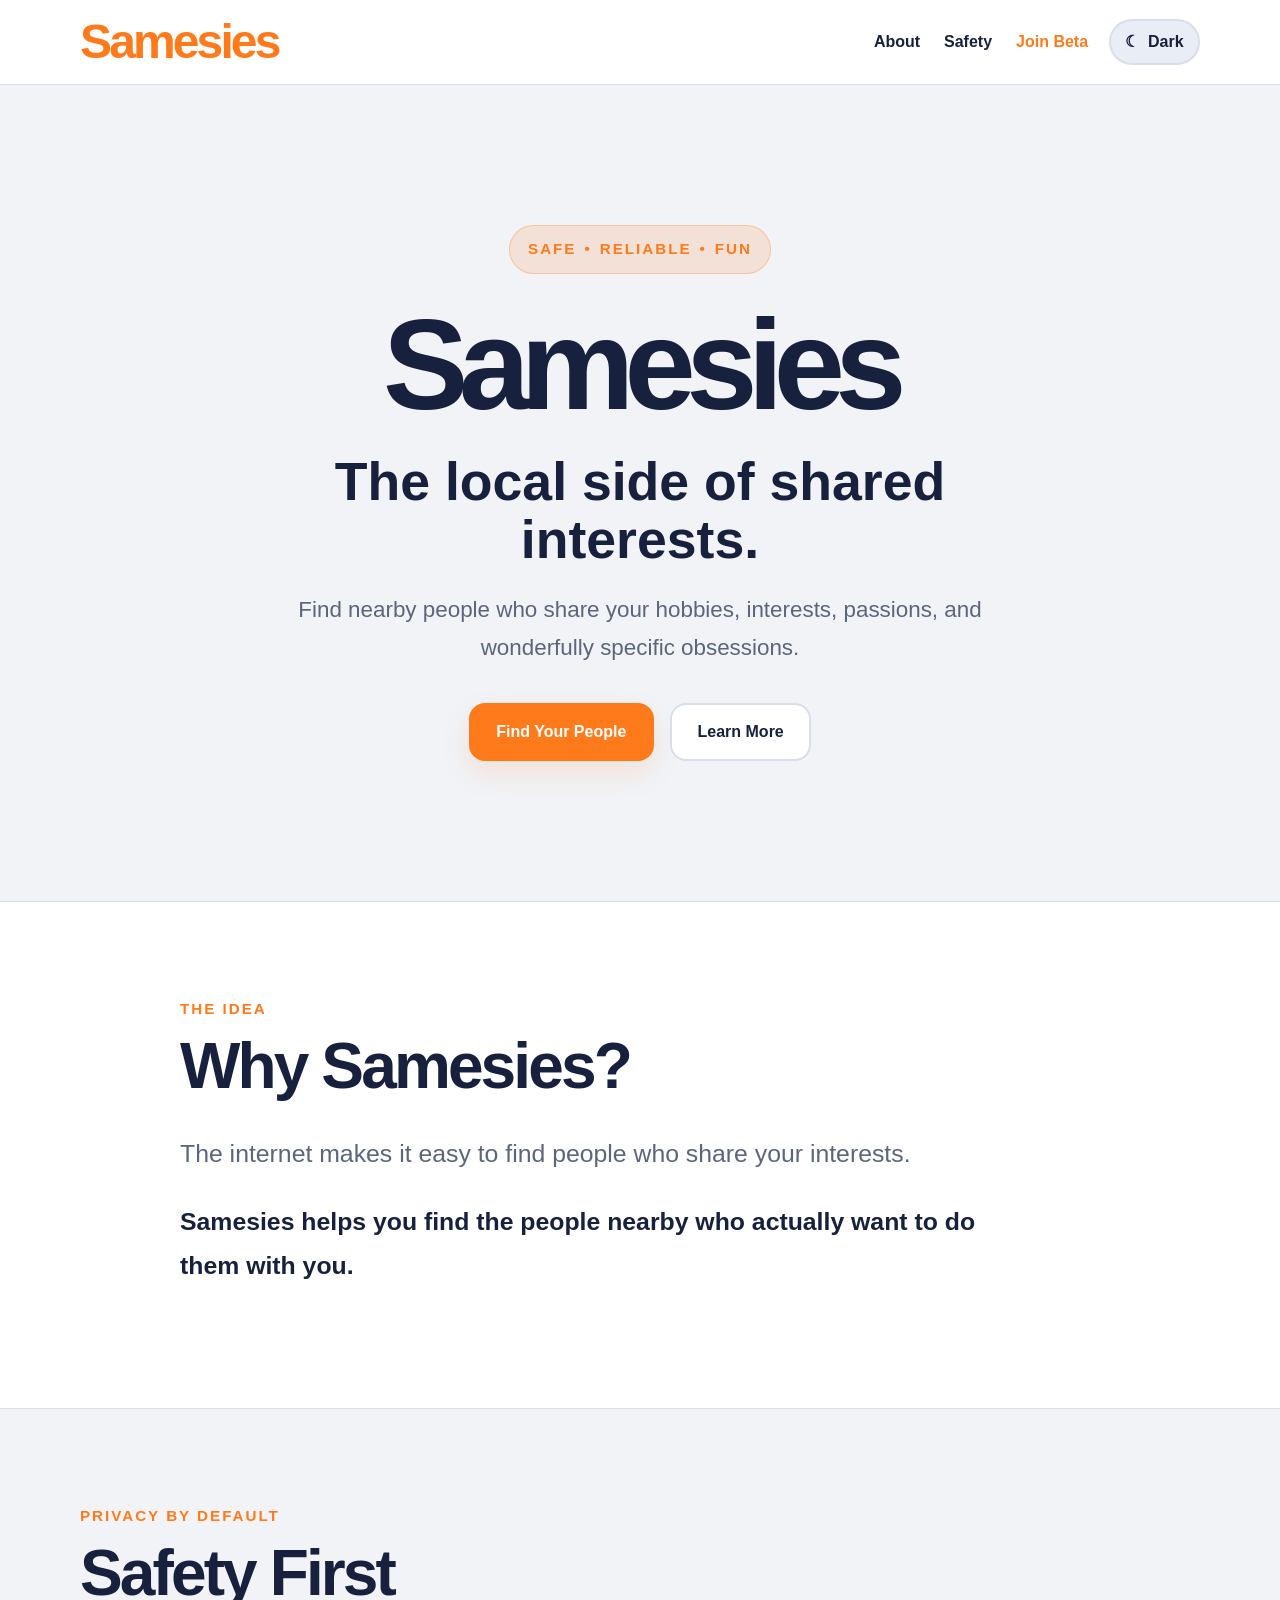
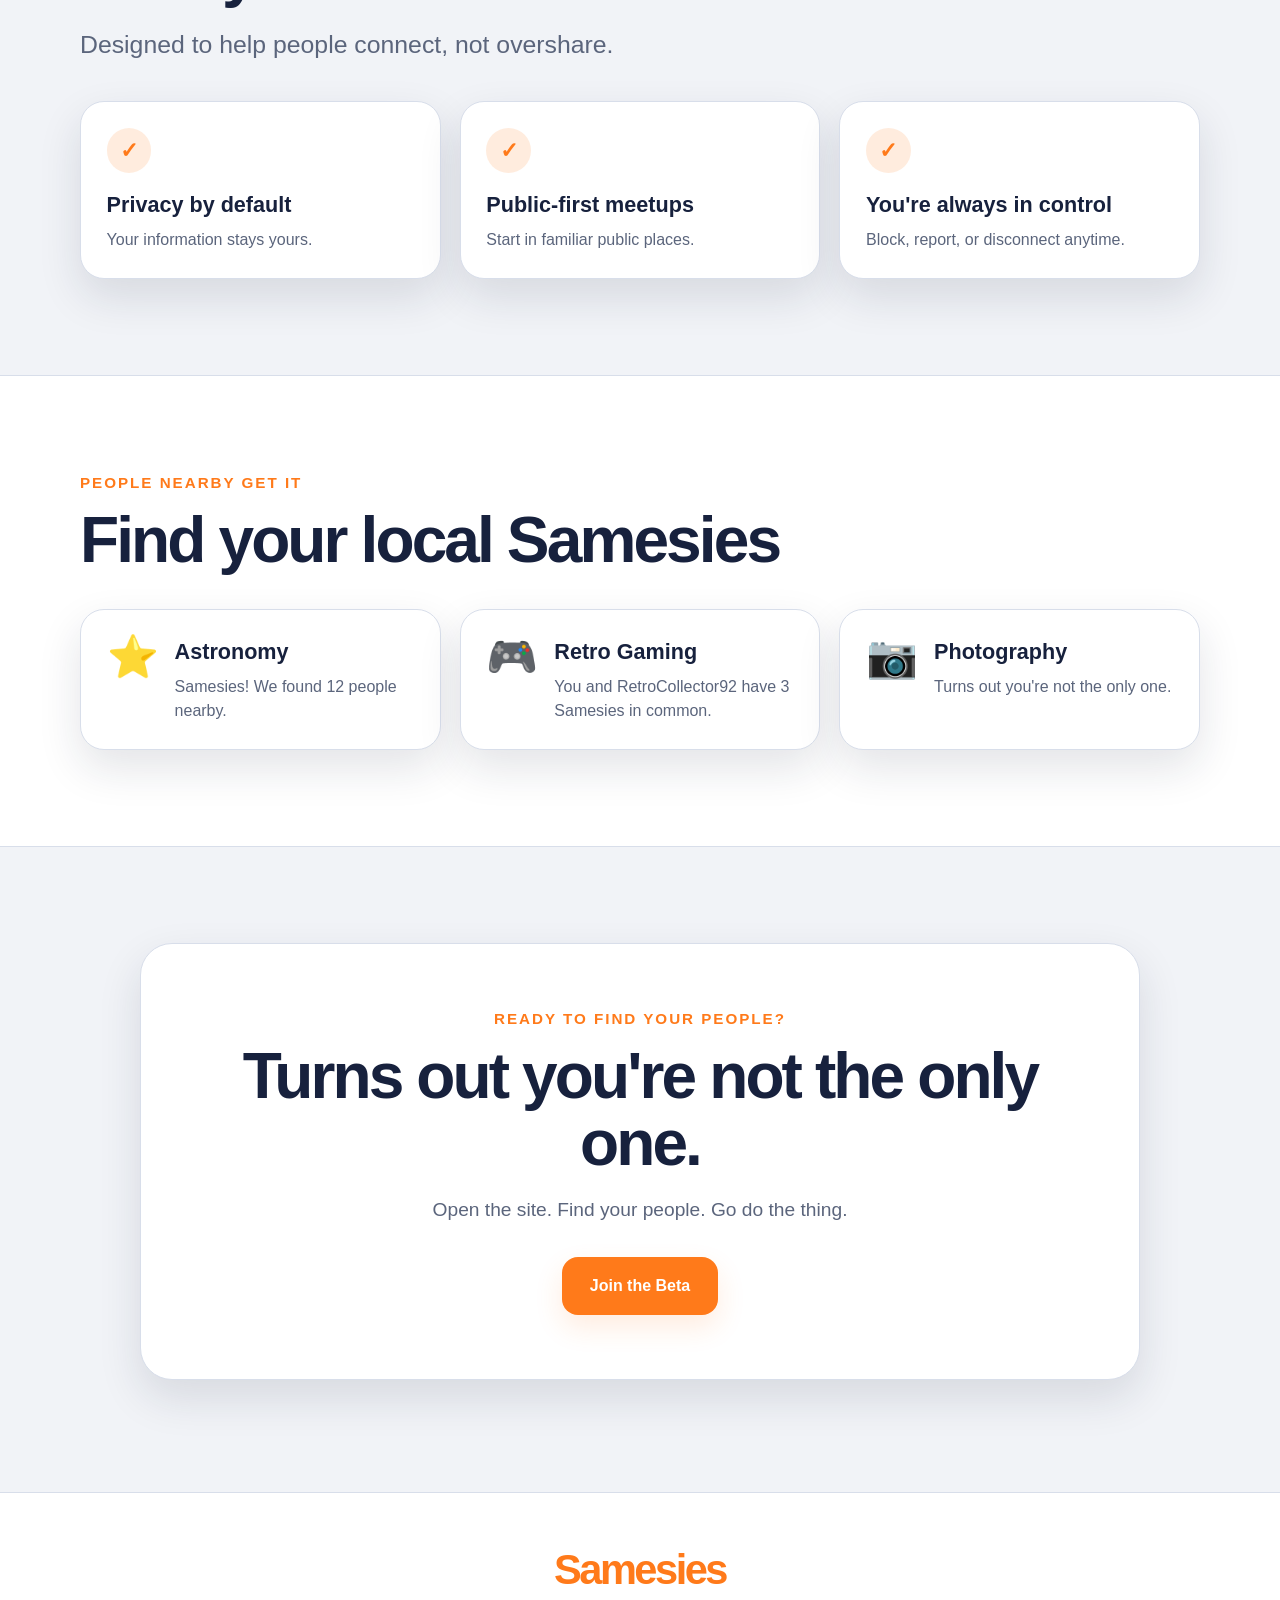
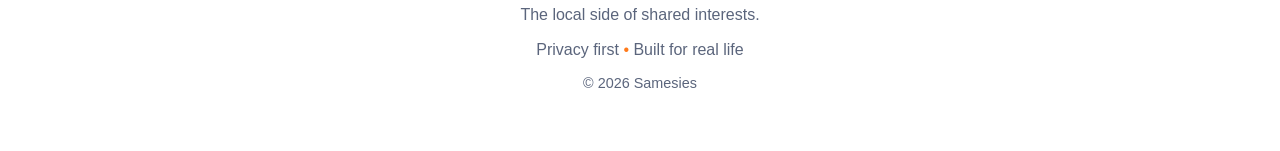
==== commit 21f92a25: "Rename index-1.html to index.html" ====
--- a/index.html
+++ b/index.html
@@ -1,283 +1,109 @@
-<!DOCTYPE html>
+<!doctype html>
 <html lang="en" data-theme="dark">
-
 <head>
-  <meta charset="UTF-8">
-  <meta name="viewport" content="width=device-width, initial-scale=1.0">
-
+  <meta charset="utf-8">
+  <meta name="viewport" content="width=device-width, initial-scale=1">
+  <meta name="description" content="Samesies helps people discover nearby people who share their hobbies and interests.">
+  <meta name="theme-color" content="#0b1224">
   <title>Samesies | The local side of shared interests</title>
-
   <link rel="stylesheet" href="style.css">
   <script src="script.js" defer></script>
 </head>
+<body>
+  <a class="skip-link" href="#main-content">Skip to content</a>
 
-<body>
+  <header class="site-header">
+    <div class="header-inner">
+      <a class="wordmark" href="index.html" aria-label="Samesies home">Samesies</a>
+      <nav class="site-nav" aria-label="Main navigation">
+        <a href="#about">About</a>
+        <a href="#safety">Safety</a>
+        <a class="nav-cta" href="join.html">Join Beta</a>
+        <button class="theme-toggle" type="button" aria-label="Switch color theme">
+          <span class="theme-icon" aria-hidden="true">☀</span>
+          <span class="theme-text">Light</span>
+        </button>
+      </nav>
+    </div>
+  </header>
 
-<header>
+  <main id="main-content">
+    <section class="hero" aria-labelledby="hero-title">
+      <div class="hero-inner">
+        <p class="eyebrow pill">SAFE <span>•</span> RELIABLE <span>•</span> FUN</p>
+        <h1 id="hero-title">Samesies</h1>
+        <p class="hero-tagline">The local side of shared interests.</p>
+        <p class="hero-copy">Find nearby people who share your hobbies, interests, passions, and wonderfully specific obsessions.</p>
+        <div class="button-row">
+          <a class="button button-primary" href="join.html">Find Your People</a>
+          <a class="button button-secondary" href="#about">Learn More</a>
+        </div>
+      </div>
+    </section>
 
-  <div class="logo">
-    Samesies
-  </div>
+    <section class="section section-contrast" id="about" aria-labelledby="about-title">
+      <div class="section-inner narrow">
+        <p class="eyebrow">THE IDEA</p>
+        <h2 id="about-title">Why Samesies?</h2>
+        <div class="feature-copy">
+          <p>The internet makes it easy to find people who share your interests.</p>
+          <p class="strong-copy">Samesies helps you find the people nearby who actually want to do them with you.</p>
+        </div>
+      </div>
+    </section>
 
-  <nav>
+    <section class="section" id="safety" aria-labelledby="safety-title">
+      <div class="section-inner">
+        <p class="eyebrow">PRIVACY BY DEFAULT</p>
+        <h2 id="safety-title">Safety First</h2>
+        <p class="section-intro">Designed to help people connect, not overshare.</p>
+        <div class="three-grid">
+          <article class="info-card">
+            <span class="check" aria-hidden="true">✓</span>
+            <h3>Privacy by default</h3>
+            <p>Your information stays yours.</p>
+          </article>
+          <article class="info-card">
+            <span class="check" aria-hidden="true">✓</span>
+            <h3>Public-first meetups</h3>
+            <p>Start in familiar public places.</p>
+          </article>
+          <article class="info-card">
+            <span class="check" aria-hidden="true">✓</span>
+            <h3>You're always in control</h3>
+            <p>Block, report, or disconnect anytime.</p>
+          </article>
+        </div>
+      </div>
+    </section>
 
-    <a href="#about">About</a>
-    <a href="#safety">Safety</a>
-    <a href="join.html">Join Beta</a>
+    <section class="section section-contrast" aria-labelledby="examples-title">
+      <div class="section-inner">
+        <p class="eyebrow">PEOPLE NEARBY GET IT</p>
+        <h2 id="examples-title">Find your local Samesies</h2>
+        <div class="three-grid interest-grid">
+          <article class="interest-card"><span aria-hidden="true">⭐</span><div><h3>Astronomy</h3><p>Samesies! We found 12 people nearby.</p></div></article>
+          <article class="interest-card"><span aria-hidden="true">🎮</span><div><h3>Retro Gaming</h3><p>You and RetroCollector92 have 3 Samesies in common.</p></div></article>
+          <article class="interest-card"><span aria-hidden="true">📷</span><div><h3>Photography</h3><p>Turns out you're not the only one.</p></div></article>
+        </div>
+      </div>
+    </section>
 
-    <button class="theme-toggle">
-      🌙
-    </button>
+    <section class="section final-cta" aria-labelledby="cta-title">
+      <div class="cta-panel">
+        <p class="eyebrow">READY TO FIND YOUR PEOPLE?</p>
+        <h2 id="cta-title">Turns out you're not the only one.</h2>
+        <p>Open the site. Find your people. Go do the thing.</p>
+        <a class="button button-primary" href="join.html">Join the Beta</a>
+      </div>
+    </section>
+  </main>
 
-  </nav>
-
-</header>
-
-<section class="hero">
-
-  <div class="hero-content">
-
-    <div class="badge">
-      SAFE • RELIABLE • FUN
-    </div>
-
-    <h1>Samesies</h1>
-
-    <p class="tagline">
-      The local side of shared interests.
-    </p>
-
-    <p class="hero-text">
-
-      Find nearby people who share your
-      hobbies, interests, passions, and
-      wonderfully specific obsessions.
-
-    </p>
-
-    <div class="button-group">
-
-      <a href="join.html"
-         class="button primary-button">
-
-         Find Your People
-
-      </a>
-
-      <a href="#about"
-         class="button secondary-button">
-
-         Learn More
-
-      </a>
-
-    </div>
-
-  </div>
-
-</section>
-
-<section
-id="about"
-class="content-section">
-
-<div class="content-box">
-
-<p class="section-label">
-THE IDEA
-</p>
-
-<h2>
-Why Samesies?
-</h2>
-
-<p>
-
-The internet makes it easy to find
-people who share your interests.
-
-</p>
-
-<p>
-
-Samesies helps you find the people
-nearby who actually want to do them
-with you.
-
-</p>
-
-</div>
-
-</section>
-
-<section
-id="safety"
-class="content-section">
-
-<div class="content-box">
-
-<p class="section-label">
-PRIVACY BY DEFAULT
-</p>
-
-<h2>
-Safety First
-</h2>
-
-<p class="section-intro">
-
-Designed to help people connect,
-not overshare.
-
-</p>
-
-<div class="safety-grid">
-
-<div class="safety-card">
-
-<h3>✅ Privacy by default</h3>
-
-<p>
-Your information stays yours.
-</p>
-
-</div>
-
-<div class="safety-card">
-
-<h3>✅ Public-first meetups</h3>
-
-<p>
-Start in familiar public places.
-</p>
-
-</div>
-
-<div class="safety-card">
-
-<h3>✅ You're always in control</h3>
-
-<p>
-Block, report, or disconnect anytime.
-</p>
-
-</div>
-
-</div>
-
-</div>
-
-</section>
-
-<section class="examples">
-
-<div class="section-heading">
-
-<p class="section-label">
-PEOPLE NEARBY GET IT
-</p>
-
-<h2>
-Find Your Local Samesies
-</h2>
-
-</div>
-
-<div class="card-grid">
-
-<div class="card">
-
-<div class="card-icon">⭐</div>
-
-<div>
-
-<h3>Astronomy</h3>
-
-<p>
-Samesies! We found
-12 people nearby.
-</p>
-
-</div>
-
-</div>
-
-<div class="card">
-
-<div class="card-icon">🎮</div>
-
-<div>
-
-<h3>Retro Gaming</h3>
-
-<p>
-You and RetroCollector92
-have 3 Samesies in common.
-</p>
-
-</div>
-
-</div>
-
-<div class="card">
-
-<div class="card-icon">📷</div>
-
-<div>
-
-<h3>Photography</h3>
-
-<p>
-Turns out you're not
-the only one.
-</p>
-
-</div>
-
-</div>
-
-</div>
-
-</section>
-
-<section class="final-cta">
-
-<h2>
-Turns out you're not
-the only one.
-</h2>
-
-<p>
-
-Open the site.
-Find your people.
-Go do the thing.
-
-</p>
-
-<a href="join.html"
-   class="button primary-button">
-
-   Join the Beta
-
-</a>
-
-</section>
-
-<footer>
-
-<div class="logo">
-Samesies
-</div>
-
-<p class="footer-tagline">
-
-The local side of shared interests.
-
-</p>
-
-</footer>
-
+  <footer class="site-footer">
+    <a class="footer-wordmark" href="index.html">Samesies</a>
+    <p>The local side of shared interests.</p>
+    <p class="footer-meta">Privacy first <span>•</span> Built for real life</p>
+    <p class="copyright">© <span data-current-year></span> Samesies</p>
+  </footer>
 </body>
-
 </html>
--- a/style.css
+++ b/style.css
@@ -1,347 +1,136 @@
-/* =========================
-   THEME VARIABLES
-========================= */
 
 :root {
-  --bg: #f1f2f4;
+  color-scheme: light;
+  --bg: #f1f3f7;
   --surface: #ffffff;
+  --surface-2: #e9edf5;
   --text: #17213d;
-  --text-soft: #48506a;
-
+  --muted: #5b657c;
   --orange: #ff7a1a;
-  --navy: #17213d;
-
-  --border: #dcdcdc;
-  --shadow: 0 10px 25px rgba(0, 0, 0, 0.08);
+  --orange-hover: #e96500;
+  --orange-soft: rgba(255,122,26,.14);
+  --border: #d8deea;
+  --header: rgba(255,255,255,.94);
+  --focus: #1264a3;
+  --shadow: 0 18px 44px rgba(23,33,61,.12);
 }
-
-/* Dark Theme */
-
 html[data-theme="dark"] {
-  --bg: #0f172a;
-  --surface: #1e293b;
+  color-scheme: dark;
+  --bg: #0b1224;
+  --surface: #121c34;
+  --surface-2: #192542;
   --text: #f8fafc;
-  --text-soft: #cbd5e1;
-
-  --orange: #ff8e3c;
-  --navy: #f8fafc;
-
-  --border: #334155;
-  --shadow: 0 10px 30px rgba(0,0,0,.4);
+  --muted: #c5cee0;
+  --orange: #ff8733;
+  --orange-hover: #ff9b59;
+  --orange-soft: rgba(255,135,51,.15);
+  --border: #34415f;
+  --header: rgba(11,18,36,.94);
+  --focus: #83caff;
+  --shadow: 0 20px 48px rgba(0,0,0,.34);
 }
-
-/* =========================
-   GLOBAL
-========================= */
-
-* {
-  margin: 0;
-  padding: 0;
-  box-sizing: border-box;
+*, *::before, *::after { box-sizing: border-box; }
+html { scroll-behavior: smooth; scroll-padding-top: 7rem; }
+body { margin: 0; min-width: 320px; background: var(--bg); color: var(--text); font-family: Arial, Helvetica, sans-serif; line-height: 1.5; }
+a { color: inherit; }
+button, input, textarea, select { font: inherit; }
+:focus-visible { outline: 3px solid var(--focus); outline-offset: 4px; }
+.skip-link { position: fixed; top: -5rem; left: 1rem; z-index: 2000; padding: .8rem 1rem; border-radius: .7rem; background: var(--text); color: var(--bg); font-weight: 800; }
+.skip-link:focus { top: 1rem; }
+.site-header { position: sticky; top: 0; z-index: 1000; background: var(--header); border-bottom: 1px solid var(--border); backdrop-filter: blur(14px); }
+.header-inner { width: min(1120px, calc(100% - 2rem)); min-height: 84px; margin: 0 auto; display: flex; align-items: center; justify-content: space-between; gap: 1rem; }
+.wordmark, .footer-wordmark { color: var(--orange); font-weight: 900; letter-spacing: -.06em; line-height: 1; text-decoration: none; }
+.wordmark { font-size: clamp(2rem, 5vw, 3rem); }
+.site-nav { display: flex; align-items: center; justify-content: flex-end; gap: .65rem 1.1rem; }
+.site-nav > a { padding: .6rem .2rem; font-weight: 800; text-decoration: none; }
+.site-nav > a:hover { color: var(--orange); }
+.nav-cta { color: var(--orange); }
+.theme-toggle { min-height: 44px; display: inline-flex; align-items: center; gap: .55rem; padding: .55rem .9rem; border: 2px solid var(--border); border-radius: 999px; background: var(--surface-2); color: var(--text); font-weight: 800; cursor: pointer; }
+.theme-toggle:hover { border-color: var(--orange); }
+.hero { min-height: calc(100vh - 84px); display: grid; place-items: center; padding: 5rem 1rem; text-align: center; }
+.hero-inner { width: min(900px, 100%); }
+.eyebrow { margin: 0 0 .75rem; color: var(--orange); font-size: .95rem; font-weight: 900; letter-spacing: .13em; }
+.pill { display: inline-flex; gap: .5rem; padding: .75rem 1.15rem; border: 1px solid rgba(255,122,26,.3); border-radius: 999px; background: var(--orange-soft); }
+.hero h1 { margin: 1.5rem 0 0; font-size: clamp(4.3rem, 17vw, 8rem); line-height: .86; letter-spacing: -.075em; }
+.hero-tagline { max-width: 760px; margin: 2.1rem auto 1.35rem; font-size: clamp(2rem, 6vw, 3.35rem); font-weight: 900; line-height: 1.08; }
+.hero-copy { max-width: 780px; margin: 0 auto 2.25rem; color: var(--muted); font-size: clamp(1.12rem, 3vw, 1.4rem); line-height: 1.7; }
+.button-row { display: flex; justify-content: center; flex-wrap: wrap; gap: 1rem; }
+.button { min-height: 58px; display: inline-flex; align-items: center; justify-content: center; padding: .95rem 1.6rem; border: 2px solid transparent; border-radius: 1rem; font-weight: 900; text-align: center; text-decoration: none; transition: transform .2s ease, background .2s ease, border-color .2s ease; }
+.button:hover { transform: translateY(-3px); }
+.button-primary { background: var(--orange); color: #fff; box-shadow: 0 12px 28px var(--orange-soft); }
+.button-primary:hover { background: var(--orange-hover); }
+.button-secondary { border-color: var(--border); background: var(--surface); color: var(--text); }
+.button-secondary:hover { border-color: var(--orange); }
+.section { padding: 6rem 1rem; }
+.section-contrast { background: var(--surface); border-block: 1px solid var(--border); }
+.section-inner { width: min(1120px, 100%); margin: 0 auto; }
+.narrow { width: min(920px, 100%); }
+h2 { margin: 0; font-size: clamp(2.3rem, 7vw, 4rem); line-height: 1.05; letter-spacing: -.045em; }
+.feature-copy { max-width: 850px; margin-top: 2rem; }
+.feature-copy p, .section-intro { color: var(--muted); font-size: clamp(1.18rem, 3vw, 1.55rem); line-height: 1.75; }
+.strong-copy { color: var(--text) !important; font-weight: 800; }
+.section-intro { margin: 1rem 0 2rem; }
+.three-grid { display: grid; grid-template-columns: repeat(3, minmax(0,1fr)); gap: 1.2rem; margin-top: 2.2rem; }
+.info-card, .interest-card { border: 1px solid var(--border); border-radius: 1.5rem; background: var(--surface); box-shadow: var(--shadow); }
+.info-card { padding: 1.6rem; }
+.check { width: 2.8rem; height: 2.8rem; display: grid; place-items: center; margin-bottom: 1rem; border-radius: 50%; background: var(--orange-soft); color: var(--orange); font-size: 1.4rem; font-weight: 900; }
+.info-card h3, .interest-card h3 { margin: 0 0 .45rem; font-size: 1.35rem; }
+.info-card p, .interest-card p { margin: 0; color: var(--muted); }
+.interest-card { display: flex; align-items: flex-start; gap: 1rem; padding: 1.6rem; }
+.interest-card > span { font-size: 2.6rem; line-height: 1; }
+.final-cta { padding-bottom: 7rem; }
+.cta-panel { width: min(1000px, 100%); margin: 0 auto; padding: clamp(2rem, 6vw, 4rem); border: 1px solid var(--border); border-radius: 2rem; background: var(--surface); box-shadow: var(--shadow); text-align: center; }
+.cta-panel p:not(.eyebrow) { margin: 1.2rem auto 2rem; color: var(--muted); font-size: 1.2rem; }
+.site-footer { padding: 3.5rem 1rem; border-top: 1px solid var(--border); background: var(--surface); text-align: center; }
+.footer-wordmark { font-size: 2.6rem; }
+.site-footer p { margin: .7rem 0 0; color: var(--muted); }
+.footer-meta span { color: var(--orange); }
+.copyright { font-size: .9rem; }
+.join-main { width: min(1120px, calc(100% - 2rem)); margin: 0 auto; padding: 4.5rem 0 6rem; }
+.join-intro { width: min(900px, 100%); margin-bottom: 2.5rem; }
+.join-intro h1 { margin: 0; font-size: clamp(3rem, 9vw, 5.7rem); line-height: 1; letter-spacing: -.055em; }
+.join-intro > p:not(.eyebrow) { max-width: 850px; color: var(--muted); font-size: clamp(1.15rem, 3vw, 1.45rem); line-height: 1.7; }
+.trust-list { display: flex; flex-wrap: wrap; gap: .75rem; margin: 1.5rem 0 0; padding: 0; list-style: none; }
+.trust-list li { padding: .65rem .9rem; border: 1px solid var(--border); border-radius: 999px; background: var(--surface); font-weight: 800; }
+.trust-list li::before { content: "✓ "; color: var(--orange); }
+.form-shell { overflow: hidden; border: 1px solid var(--border); border-radius: 1.6rem; background: var(--surface); box-shadow: var(--shadow); }
+.form-toolbar { display: flex; align-items: center; justify-content: space-between; gap: 1rem; padding: 1.25rem 1.4rem; border-bottom: 1px solid var(--border); }
+.form-toolbar .eyebrow { margin-bottom: .25rem; }
+.form-toolbar h2 { font-size: 1.7rem; }
+.text-link { color: var(--orange); font-weight: 800; }
+.form-frame-wrap { background: #fff; }
+.form-frame { display: block; width: 100%; height: 1350px; border: 0; background: #fff; }
+.form-fallback { margin: 1.2rem 1.4rem; color: var(--muted); text-align: center; }
+.mobile-form-button { display: none; width: calc(100% - 2.8rem); margin: 0 1.4rem 1.4rem; }
+.compact-footer { padding-block: 2.5rem; }
+@media (max-width: 780px) {
+  html { scroll-padding-top: 1rem; }
+  .site-header { position: relative; }
+  .header-inner { min-height: 0; padding: 1rem 0; flex-direction: column; }
+  .site-nav { width: 100%; justify-content: center; flex-wrap: wrap; }
+  .theme-text { display: none; }
+  .theme-toggle { width: 44px; padding: 0; justify-content: center; }
+  .hero { min-height: auto; padding: 4.5rem 1rem 5rem; }
+  .three-grid { grid-template-columns: 1fr; }
+  .button-row { flex-direction: column; align-items: center; }
+  .button-row .button { width: min(100%, 390px); }
+  .section { padding-block: 4.5rem; }
+  .join-main { padding-top: 3.5rem; }
+  .form-toolbar { align-items: flex-start; flex-direction: column; }
+  .form-frame { height: 1200px; }
+  .mobile-form-button { display: flex; }
 }
-
-html {
-  scroll-behavior: smooth;
+@media (max-width: 460px) {
+  .site-nav { gap: .4rem .8rem; }
+  .site-nav > a { font-size: .92rem; }
+  .hero h1 { font-size: clamp(4rem, 23vw, 5.5rem); }
+  .pill { font-size: .8rem; }
+  .join-main { width: min(100% - 1.25rem, 1120px); }
+  .join-intro h1 { font-size: clamp(2.8rem, 14vw, 4rem); }
+  .form-shell { border-radius: 1rem; }
+  .form-frame { height: 1100px; }
 }
-
-body {
-  background: var(--bg);
-  color: var(--text);
-  font-family: Arial, Helvetica, sans-serif;
-  transition: all .3s ease;
+@media (prefers-reduced-motion: reduce) {
+  html { scroll-behavior: auto; }
+  *, *::before, *::after { animation-duration: .01ms !important; animation-iteration-count: 1 !important; transition-duration: .01ms !important; }
 }
-
-/* =========================
-   HEADER
-========================= */
-
-header {
-  position: sticky;
-  top: 0;
-  background: var(--surface);
-  border-bottom: 1px solid var(--border);
-  padding: 20px;
-  text-align: center;
-  z-index: 1000;
-}
-
-.logo {
-  font-size: 3rem;
-  font-weight: 900;
-  color: var(--orange);
-  margin-bottom: 16px;
-}
-
-nav {
-  display: flex;
-  justify-content: center;
-  gap: 32px;
-  flex-wrap: wrap;
-}
-
-nav a {
-  text-decoration: none;
-  color: var(--text);
-  font-size: 1rem;
-  font-weight: 700;
-}
-
-nav a:hover {
-  color: var(--orange);
-}
-
-/* =========================
-   DARK MODE BUTTON
-========================= */
-
-.theme-toggle {
-  background: var(--surface);
-  border: 2px solid var(--border);
-  color: var(--text);
-  border-radius: 999px;
-  padding: 10px 18px;
-  cursor: pointer;
-  font-weight: bold;
-}
-
-.theme-toggle:hover {
-  border-color: var(--orange);
-}
-
-/* =========================
-   HERO
-========================= */
-
-.hero {
-  min-height: 60vh;
-  display: flex;
-  align-items: center;
-  justify-content: center;
-  text-align: center;
-  padding: 80px 20px 40px;
-}
-
-.hero-content {
-  max-width: 900px;
-}
-
-.badge {
-  display: inline-block;
-  background: rgba(255, 122, 26, 0.12);
-  color: var(--orange);
-  padding: 12px 24px;
-  border-radius: 999px;
-  font-weight: 800;
-  margin-bottom: 25px;
-}
-
-.hero h1 {
-  font-size: clamp(4rem, 12vw, 7rem);
-  color: var(--text);
-  margin-bottom: 20px;
-  line-height: .95;
-}
-
-.tagline {
-  font-size: clamp(2rem, 5vw, 3rem);
-  font-weight: 900;
-  margin-bottom: 30px;
-}
-
-.hero-text {
-  font-size: 1.3rem;
-  color: var(--text-soft);
-  line-height: 1.7;
-  margin-bottom: 40px;
-}
-
-/* =========================
-   BUTTONS
-========================= */
-
-.button-group {
-  display: flex;
-  justify-content: center;
-  gap: 16px;
-  flex-wrap: wrap;
-}
-
-.button {
-  text-decoration: none;
-  border-radius: 16px;
-  padding: 18px 30px;
-  font-size: 1.1rem;
-  font-weight: 800;
-  transition: .2s ease;
-}
-
-.primary-button {
-  background: var(--orange);
-  color: white;
-}
-
-.primary-button:hover {
-  transform: translateY(-3px);
-}
-
-.secondary-button {
-  background: var(--surface);
-  border: 2px solid var(--border);
-  color: var(--text);
-}
-
-.secondary-button:hover {
-  transform: translateY(-3px);
-}
-
-/* =========================
-   EXAMPLES SECTION
-========================= */
-
-.examples {
-  max-width: 1200px;
-  margin: 0 auto;
-  padding: 40px 20px 80px;
-}
-
-.card-grid {
-  display: grid;
-  gap: 25px;
-}
-
-.card {
-  background: var(--surface);
-  border-radius: 24px;
-  padding: 30px;
-  box-shadow: var(--shadow);
-  display: flex;
-  gap: 18px;
-  align-items: start;
-}
-
-.card:hover {
-  transform: translateY(-4px);
-}
-
-.card-icon {
-  font-size: 2.2rem;
-}
-
-.card h3 {
-  margin-bottom: 10px;
-  font-size: 1.8rem;
-}
-
-.card p {
-  color: var(--text-soft);
-  line-height: 1.5;
-}
-
-/* =========================
-   CONTENT SECTIONS
-========================= */
-
-.content-section {
-  max-width: 1000px;
-  margin: 0 auto;
-  padding: 80px 24px;
-}
-
-.content-box h2 {
-  font-size: 3rem;
-  margin-bottom: 24px;
-}
-
-.content-box p {
-  font-size: 1.5rem;
-  line-height: 1.9;
-  color: var(--text-soft);
-}
-
-/* =========================
-   SAFETY
-========================= */
-
-.safety-list {
-  margin-top: 25px;
-  list-style: none;
-}
-
-.safety-list li {
-  margin-bottom: 18px;
-  font-size: 1.25rem;
-  color: var(--text-soft);
-}
-
-/* =========================
-   CTA
-========================= */
-
-.final-cta {
-  text-align: center;
-  padding: 100px 20px;
-}
-
-.final-cta h2 {
-  font-size: 3rem;
-  margin-bottom: 20px;
-}
-
-/* =========================
-   FOOTER
-========================= */
-
-footer,
-.site-footer {
-  margin-top: 60px;
-  border-top: 1px solid var(--border);
-  background: var(--surface);
-  text-align: center;
-  padding: 40px 20px;
-}
-
-.footer-tagline {
-  color: var(--text-soft);
-  margin-top: 8px;
-}
-
-/* =========================
-   MOBILE
-========================= */
-
-@media (max-width: 768px) {
-
-  .hero {
-    min-height: auto;
-    padding-top: 60px;
-  }
-
-  .hero h1 {
-    font-size: 5rem;
-  }
-
-  .tagline {
-    font-size: 2.2rem;
-  }
-
-  .hero-text {
-    font-size: 1.1rem;
-  }
-
-  .content-box h2 {
-    font-size: 2.5rem;
-  }
-
-  .content-box p {
-    font-size: 1.2rem;
-  }
-
-  .button {
-    width: 100%;
-    max-width: 320px;
-  }
-
-  .card h3 {
-    font-size: 1.4rem;
-  }
-}
